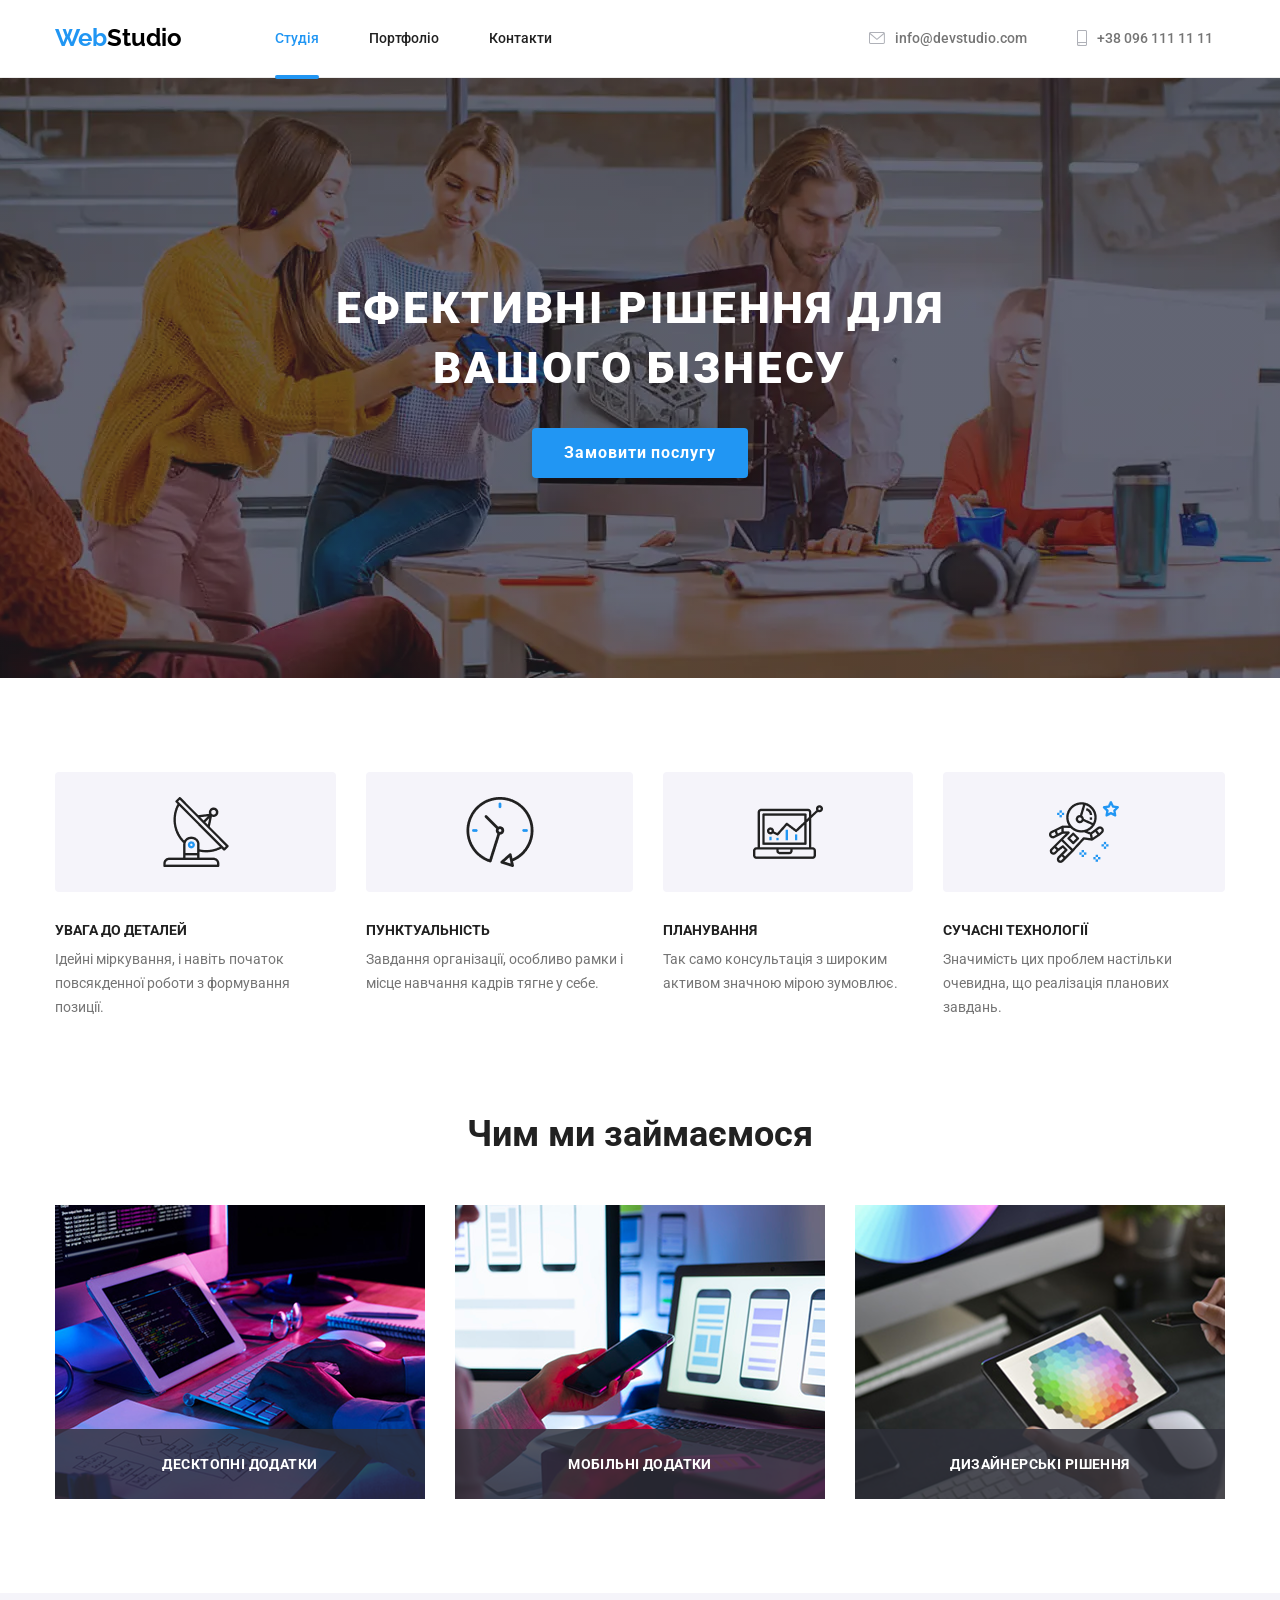
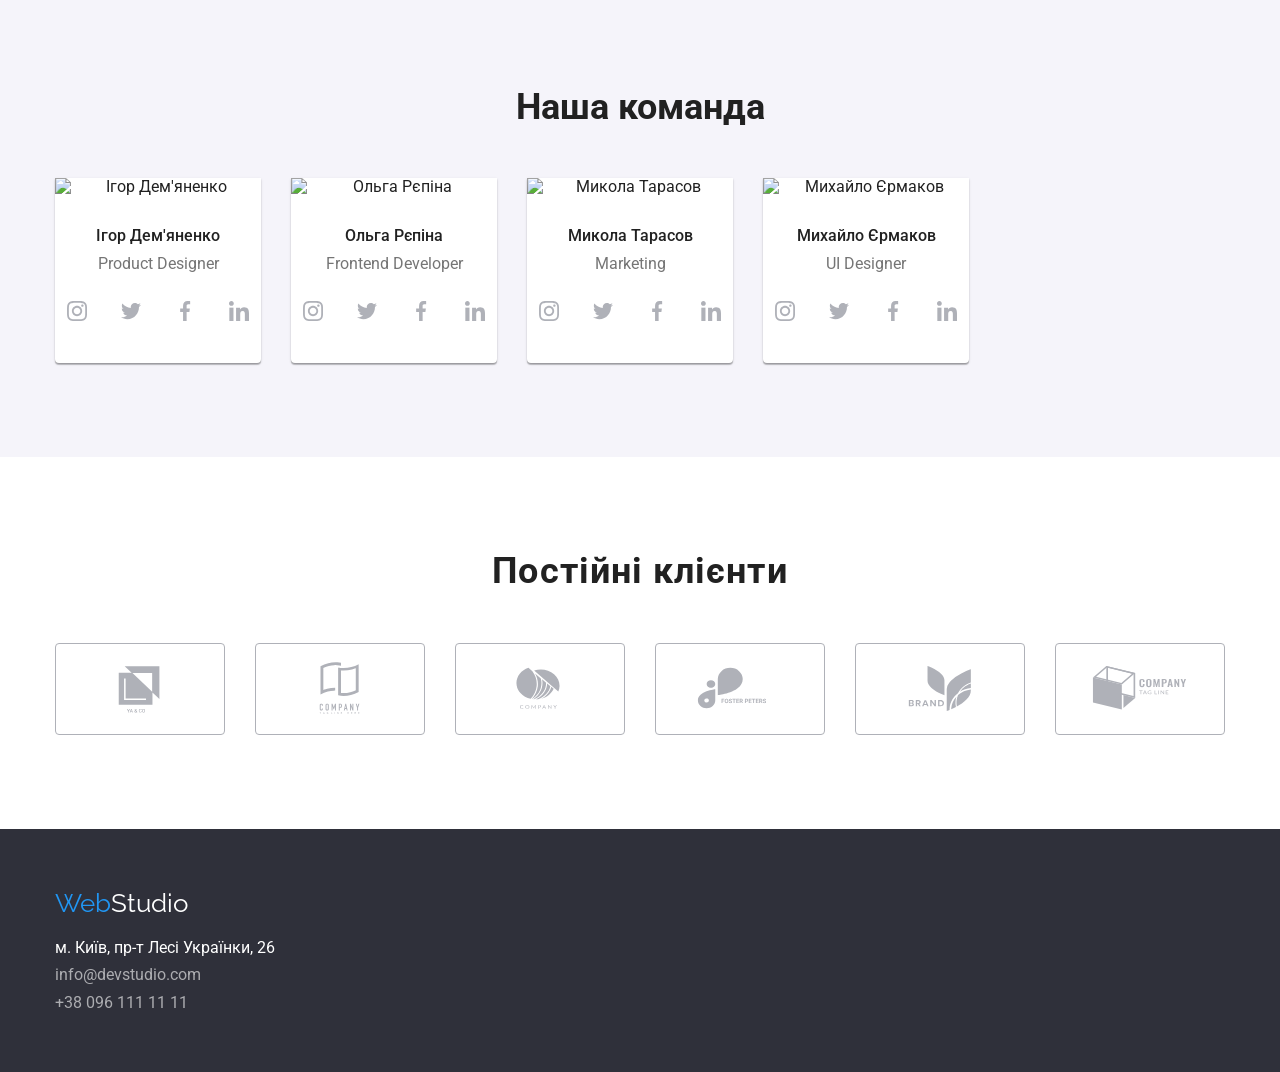
==== index.html @ 1c26f9a7 "75" ====
<!DOCTYPE html>
<html lang="uk">

<head>
    <meta charset="UTF-8">
    <meta name="viewport" content="width=device-width, initial-scale=1.0">
    <title>WebStudio</title>
    <link rel="preconnect" href="https://fonts.googleapis.com">
    <link rel="preconnect" href="https://fonts.gstatic.com" crossorigin>
    <link
        href="https://fonts.googleapis.com/css2?family=Raleway:wght@700&family=Roboto:wght@400;500;700;900&display=swap"
        rel="stylesheet">
    <link rel="stylesheet" href="https://cdnjs.cloudflare.com/ajax/libs/modern-normalize/3.0.1/modern-normalize.min.css"
        integrity="sha512-q6WgHqiHlKyOqslT/lgBgodhd03Wp4BEqKeW6nNtlOY4quzyG3VoQKFrieaCeSnuVseNKRGpGeDU3qPmabCANg=="
        crossorigin="anonymous" referrerpolicy="no-referrer" />
    <link rel="stylesheet" href="./css/style.css">
    <link rel="stylesheet" href="./css/reset.css">
</head>

<body>

    <header class="header">
        <div class="container header-container">
            <a href="./index.html" class="header-logo"><span class="header-span">Web</span>Studio</a>
            <nav class="header-nav">
                <ul class="header-list">
                    <li><a href="./index.html" class="header-link current">Студія</a></li>
                    <li><a href="./pages/portfolio.html" class="header-link">Портфоліо</a></li>
                    <li><a href="#" class="header-link">Контакти</a></li>
                </ul>
            </nav>
            <ul class="header-contacts">
                <li>
                    <a href="mailto:info@devstudio.com" class="header-contact">
                        <svg class="header-icons">
                            <use href="./img/symbol-defs.svg#envelope"></use>
                        </svg>
                        info@devstudio.com
                    </a>
                </li>
                <li>
                    <a href="tel:+380961111111" class="header-contact">
                        <svg class="header-icons">
                            <use href="./img/symbol-defs.svg#smartphone"></use>
                        </svg>
                        +38 096 111 11 11
                    </a>
                </li>
            </ul>
            <button class="open-modal" type="button" data-modal-open>
                <img src="./img/menu.png" alt="menu" class="menu-img">
            </button>

        </div>
    </header>

    <main>
        <section class="hero">
            <div class="container">
                <h1 class="hero-title">Ефективні рішення для вашого бізнесу</h1>
                <button class="hero-button" type="button">Замовити послугу</button>
            </div>
        </section>

        <section class="advantages">
            <div class="container advantages-container">
                <h2 class="advantages-title" hidden>Наші переваги</h2>
                <ul class="advantages-list">
                    <li class="advantages-item">
                        <div class="advantages-icon">
                            <img src="./img/antenna.png" alt="antenna" class="advantages-img">
                        </div>
                        <div class="advatages-item-content">
                            <h3 class="advantages-subtitle">УВАГА ДО ДЕТАЛЕЙ</h3>
                            <p class="advantages-text">Ідейні міркування, і навіть початок повсякденної роботи з
                                формування
                                позиції.</p>
                        </div>
                    </li>
                    <li class="advantages-item">
                        <div class="advantages-icon">
                            <img src="./img/clock.png" alt="clock" class="advantages-img">
                        </div>
                        <div class="advatages-item-content">
                            <h3 class="advantages-subtitle">ПУНКТУАЛЬНІСТЬ</h3>
                            <p class="advantages-text">Завдання організації, особливо рамки і місце навчання кадрів
                                тягне у
                                себе.</p>
                        </div>
                    </li>
                    <li class="advantages-item">
                        <div class="advantages-icon">
                            <img src="./img/diagram.png" alt="diagram" class="advantages-img">
                        </div>
                        <div class="advatages-item-content">
                            <h3 class="advantages-subtitle">ПЛАНУВАННЯ</h3>
                            <p class="advantages-text">Так само консультація з широким активом значною мірою зумовлює.
                            </p>
                        </div>
                    </li>
                    <li class="advantages-item">
                        <div class="advantages-icon">
                            <img src="./img/astronaut.png" alt="astronaut" class="advantages-img">
                        </div>
                        <div class="advatages-item-content">
                            <h3 class="advantages-subtitle">СУЧАСНІ ТЕХНОЛОГІЇ</h3>
                            <p class="advantages-text">Значимість цих проблем настільки очевидна, що реалізація планових
                                завдань.</p>
                        </div>
                    </li>
                </ul>
            </div>
        </section>

        <section class="work">
            <div class="container">
                <h2 class="section-title">Чим ми займаємося</h2>
                <ul class="work-list">
                    <li class="work-item">

                        <img src="./img/imgwork.png" alt="розробка сайтів" width="370">
                        <div class="work-overlay">Десктопні додатки</div>
                    </li>
                    <li class="work-item">

                        <img src="./img/imgphone.png" alt="мобільні додатки" width="370">
                        <div class="work-overlay">Мобільні додатки</div>
                    </li>
                    <li class="work-item">

                        <img src="./img/imgcolor.png" alt="дизайн інтерфейсів" width="370">
                        <div class="work-overlay">Дизайнерські рішення</div>
                    </li>
                </ul>
            </div>
        </section>

        <section class="team">
            <div class="container">
                <h2 class="section-title">Наша команда</h2>
                <ul class="team-list">
                    <li class="team-item">
                        <img src="./img/imgman.jpg" alt="Ігор Дем'яненко" width="270">
                        <h3 class="team-name">Ігор Дем'яненко</h3>
                        <p class="team-role">Product Designer</p>
                        <ul class="contacts-team-list">
                            <li class="contacts-team-item">
                                <a href="#" class="team-contacts">
                                    <svg class="team-icons">
                                        <use href="./img/symbol-defs.svg#instagram"></use>
                                    </svg>
                                </a>
                            </li>
                            <li class="contacts-team-item">
                                <a href="#" class="team-contacts">
                                    <svg class="team-icons">
                                        <use href="./img/symbol-defs.svg#twitter"></use>
                                    </svg>
                                </a>
                            </li><li class="contacts-team-item">
                                <a href="#" class="team-contacts">
                                    <svg class="team-icons">
                                        <use href="./img/symbol-defs.svg#facebook"></use>
                                    </svg>
                                </a>
                            </li><li class="contacts-team-item">
                                <a href="#" class="team-contacts">
                                    <svg class="team-icons">
                                        <use href="./img/symbol-defs.svg#linkedin"></use>
                                    </svg>
                                </a>
                            </li>
                        </ul>
                    </li>
                    <li class="team-item">
                        <img src="./img/woman.jpg" alt="Ольга Рєпіна" width="270">
                        <h3 class="team-name">Ольга Рєпіна</h3>
                        <p class="team-role">Frontend Developer</p>
                        <ul class="contacts-team-list">
                            <li class="contacts-team-item">
                                <a href="#" class="team-contacts">
                                    <svg class="team-icons">
                                        <use href="./img/symbol-defs.svg#instagram"></use>
                                    </svg>
                                </a>
                            </li>
                            <li class="contacts-team-item">
                                <a href="#" class="team-contacts">
                                    <svg class="team-icons">
                                        <use href="./img/symbol-defs.svg#twitter"></use>
                                    </svg>
                                </a>
                            </li>
                            <li class="contacts-team-item">
                                <a href="#" class="team-contacts">
                                    <svg class="team-icons">
                                        <use href="./img/symbol-defs.svg#facebook"></use>
                                    </svg>
                                </a>
                            </li>
                            <li class="contacts-team-item">
                                <a href="#" class="team-contacts">
                                    <svg class="team-icons">
                                        <use href="./img/symbol-defs.svg#linkedin"></use>
                                    </svg>
                                </a>
                            </li>
                        </ul>
                    </li>
                    <li class="team-item">
                        <img src="./img/mantwo.jpg" alt="Микола Тарасов" width="270">
                        <h3 class="team-name">Микола Тарасов</h3>
                        <p class="team-role">Marketing</p>
                        <ul class="contacts-team-list">
                            <li class="contacts-team-item">
                                <a href="#" class="team-contacts">
                                    <svg class="team-icons">
                                        <use href="./img/symbol-defs.svg#instagram"></use>
                                    </svg>
                                </a>
                            </li>
                            <li class="contacts-team-item">
                                <a href="#" class="team-contacts">
                                    <svg class="team-icons">
                                        <use href="./img/symbol-defs.svg#twitter"></use>
                                    </svg>
                                </a>
                            </li>
                            <li class="contacts-team-item">
                                <a href="#" class="team-contacts">
                                    <svg class="team-icons">
                                        <use href="./img/symbol-defs.svg#facebook"></use>
                                    </svg>
                                </a>
                            </li>
                            <li class="contacts-team-item">
                                <a href="#" class="team-contacts">
                                    <svg class="team-icons">
                                        <use href="./img/symbol-defs.svg#linkedin"></use>
                                    </svg>
                                </a>
                            </li>
                        </ul>
                    </li>
                    <li class="team-item">
                        <img src="./img/manthree.jpg" alt="Михайло Єрмаков" width="270">
                        <h3 class="team-name">Михайло Єрмаков</h3>
                        <p class="team-role">UI Designer</p>
                        <ul class="contacts-team-list">
                            <li class="contacts-team-item">
                                <a href="#" class="team-contacts">
                                    <svg class="team-icons">
                                        <use href="./img/symbol-defs.svg#instagram"></use>
                                    </svg>
                                </a>
                            </li>
                            <li class="contacts-team-item">
                                <a href="#" class="team-contacts">
                                    <svg class="team-icons">
                                        <use href="./img/symbol-defs.svg#twitter"></use>
                                    </svg>
                                </a>
                            </li>
                            <li class="contacts-team-item">
                                <a href="#" class="team-contacts">
                                    <svg class="team-icons">
                                        <use href="./img/symbol-defs.svg#facebook"></use>
                                    </svg>
                                </a>
                            </li>
                            <li class="contacts-team-item">
                                <a href="#" class="team-contacts">
                                    <svg class="team-icons">
                                        <use href="./img/symbol-defs.svg#linkedin"></use>
                                    </svg>
                                </a>
                            </li>
                        </ul>
                    </li>
                </ul>
            </div>
        </section>
        <section class="clients">
            <div class="container">
                <h2 class="clients-title">Постійні клієнти</h2>
                <ul class="clients-list">
                    <li class="client-item">
                        <a href="" class="client-link">
                            <svg class="client-icon">
                                <use href="./img/symbol-defs.svg#logo-one"></use>
                            </svg>
                        </a>
                    </li>
                    <li class="client-item">
                        <a href="" class="client-link">
                            <svg class="client-icon">
                                <use href="./img/symbol-defs.svg#logo-two"></use>
                            </svg>
                        </a>
                    </li>
                    <li class="client-item">
                        <a href="" class="client-link">
                            <svg class="client-icon">
                                <use href="./img/symbol-defs.svg#logo-three"></use>
                            </svg>
                        </a>
                    </li>
                    <li class="client-item">
                        <a href="" class="client-link">
                            <svg class="client-icon">
                                <use href="./img/symbol-defs.svg#logo-four"></use>
                            </svg>
                        </a>
                    </li>
                    <li class="client-item">
                        <a href="" class="client-link">
                            <svg class="client-icon">
                                <use href="./img/symbol-defs.svg#logo-five"></use>
                            </svg>
                        </a>
                    </li>
                    <li class="client-item">
                        <a href="" class="client-link">
                            <svg class="client-icon">
                                <use href="./img/symbol-defs.svg#logo-six"></use>
                            </svg>
                        </a>
                    </li>
                </ul>
            </div>
        </section>
    </main>

    <footer class="footer">
        <div class="container footer-container">
            <div class="contacts-wrap">
                <a href="./index.html" class="footer-logo"><span class="footer-span">Web</span>Studio</a>
                <address class="footer-address-block">
                    <ul class="footer-list">
                        <li><a href="#" class="footer-address">м. Київ, пр-т Лесі Українки, 26</a></li>
                        <li><a href="mailto:info@devstudio.com" class="footer-link">info@devstudio.com</a></li>
                        <li><a href="tel:+380961111111" class="footer-link">+38 096 111 11 11</a></li>
                    </ul>
                </address>
            </div>
        </div>
    </footer>
    <div class="backdrop is-hidden" data-modal>
        <div class="modal">
            <button class="close" type="button" data-modal-close>X</button>

            <ul class="mobile-menu">
                <li><a href="./index.html" class="mobile-menu-link current">Студія</a></li>
                <li><a href="./pages/portfolio.html" class="mobile-menu-link">Портфоліо</a></li>
                <li><a href="#" class="mobile-menu-link last">Контакти</a></li>
            </ul>

            <div class="mobile-contacts">
                <a href="tel:+380961111111" class="mobile-tel">+38 096 111 11 11</a>
                <a href="mailto:info@devstudio.com" class="mobile-email">info@devstudio.com</a>
            </div>

            <ul class="mobile-socials">
                <li><a href="#" class="mobile-social-link">Instagram</a></li>
                <li><a href="#" class="mobile-social-link">Twitter</a></li>
                <li><a href="#" class="mobile-social-link">Facebook</a></li>
                <li><a href="#" class="mobile-social-link">LinkedIn</a></li>
            </ul>
        </div>
    </div>
    <script src="./js/modal.js"></script>
</body>

</html>
---- css/style.css ----
:root {
  --main-color: #212121;
  --accient-color: #2196f3;
  --text-color: #757575;
  --logo-color: #000;
  --title-color: #fff;
  --footer-color: rgba(255, 255, 255, 0.6);
  --background-color: #2f303a;
  --team-background-color: #f5f4fa;
  --portfolio-border-color: #ececec;
  --overlay-color: rgba(33, 150, 243, 0.9);
  --anim-duration: 250ms;
  --icons-fill: #afb1b8;
  --border-right: rgba(33, 33, 33, 0.2);

  --anim-timing: cubic-bezier(0.4, 0, 0.2, 1);
}

body {
  font-family: "Roboto", sans-serif;
  color: var(--main-color);
}

.container {
  max-width: 1200px;
  padding: 0 15px;
  margin: 0 auto;
}

.header {
  padding: 10px 0 10px 0;
  display: flex;
  align-items: center;
  border-bottom: 1px solid var(--portfolio-border-color);
}

.header-container {
  display: flex;
  align-items: center;
  justify-content: space-between;
}

.header-logo {
  color: var(--logo-color);
  font-family: "Raleway", sans-serif;
  font-size: 24px;
  font-weight: 700;
  letter-spacing: 0.72;
}

.header-span {
  color: var(--accient-color);
}

.header-list {
  display: flex;
  gap: 50px;
}

.header-nav {
  display: none;
}

.header-link {
  color: var(--main-color);
  font-size: 14px;
  font-weight: 500;
  position: relative;
  transition: color var(--anim-duration) var(--anim-timing);
}

.header-link:hover,
.header-link:focus {
  color: var(--accient-color);
}

.header-link.current {
  color: var(--accient-color);
}

.header-link.current::after {
  content: "";
  position: absolute;
  left: 0;
  bottom: -33px;
  width: 100%;
  height: 4px;
  background-color: var(--accient-color);
  border-radius: 2px;
  transform: scaleX(1);
  transition: transform var(--anim-duration) var(--anim-timing);
}

.header-contacts {
  margin-left: auto;
  display: none;
}

.header-icons {
  width: 16px;
  height: 12px;
  fill: var(--icons-fill);
}

.header-contacts li:last-child {
  .header-icons {
    width: 10px;
    height: 16px;
  }
}

.header-contact {
  color: var(--text-color);
  display: flex;
  align-items: center;
  font-size: 14px;
  gap: 10px;
  font-weight: 500;
  transition: color var(--anim-duration) var(--anim-timing);
}

.header-contact:hover,
.header-contact:focus {
  color: var(--accient-color);
}

.menu-img {
  width: 40px;
  height: 40px;
}

.open-modal {
  background-color: transparent;
}

.hero {
  padding: 118px 0;
  background-image: linear-gradient(rgb(47, 48, 58, 0.4), rgb(47, 48, 58, 0.4)), url(../img/mobile/hero-mobile@1x.webp);
  background-size: cover;
  background-position: center;
  background-repeat: no-repeat;
}

@media (min-device-pixel-ratio: 2),
       (-webkit-min-device-pixel-ratio: 2),
       (min-resolution: 192dpi),
       (min-resolution: 2dppx) {
  .hero {
    background-image: linear-gradient(rgb(47, 48, 58, 0.4), rgb(47, 48, 58, 0.4)), url(../img/mobile/hero-mobile@2x.webp);
  }
}

.hero-title {
  color: var(--title-color);
  font-family: "Roboto", sans-serif;
  font-size: 26px;
  font-weight: 900;
  line-height: 42px;
  letter-spacing: 1.56px;
  text-transform: uppercase;
  margin: 0 auto 30px;
  max-width: 360px;
}

.hero-button {
  background-color: var(--accient-color);
  color: var(--title-color);
  font-size: 16px;
  font-weight: 700;
  line-height: 30px;
  letter-spacing: 0.96px;
  border-radius: 4px;
  padding: 10px 24px;
  box-shadow: 0 4px 4px 0 rgba(0, 0, 0, 0.15);
  transition: background-color var(--anim-duration) var(--anim-timing);
}

.advantages {
  padding: 60px 0;
  display: flex;
  flex-direction: column;
  align-items: center;
  justify-content: center;
}

.advantages-list {
  display: flex;
  flex-direction: column;
  gap: 30px;
}

.advantages-icon {
  display: flex;
  flex-direction: column;
  align-items: center;
  justify-content: center;
  padding: 25px 0;
  border-radius: 4px;
  background: var(--team-background-color);
}

.advantages-img {
  width: 70px;
  height: 70px;
}

.advantages-subtitle {
  font-size: 14px;
  color: var(--main-color);
  font-weight: 700;
  text-align: center;
  margin-bottom: 10px;
  margin-top: 30px;
  text-transform: uppercase;
}

.advantages-text {
  color: var(--text-color);
  font-size: 14px;
  line-height: 1.71;
}

.work {
  padding-bottom: 94px;
  display: none;
}

.section-title {
  font-size: 28px;
  font-weight: 700;
  text-align: center;
  margin-bottom: 30px;
}

.work-list {
  display: flex;
  gap: 30px;
}

.team {
  background-color: var(--team-background-color);
  padding: 60px 0;
}

.team-list {
  display: flex;
  flex-direction: column;
  gap: 30px;
}

.team-item {
  background-color: var(--title-color);
  border-radius: 0px 0px 4px 4px;
  text-align: center;
  box-shadow:
    0 1px 3px 0 rgba(0, 0, 0, 0.12),
    0 1px 1px 0 rgba(0, 0, 0, 0.14),
    0 2px 1px 0 rgba(0, 0, 0, 0.2);
}

.team-name {
  margin: 30px 0 10px;
  font-size: 16px;
  font-weight: 500;
}

.team-role {
  color: var(--text-color);
  margin-bottom: 16px;
}

.team-icons {
  width: 20px;
  height: 20px;
  fill: var(--icons-fill);
}

.contacts-team-list {
  display: flex;
  align-items: center;
  justify-content: center;
  gap: 304ccpx;
  margin-bottom: 30px;
}

.team-contacts {
  width: 44px;
  height: 44px;
  display: flex;
  justify-content: center;
  align-items: center;
  border-radius: 50%;
}

.team-contacts:hover {
  background: var(--accient-color);
  .team-icons {
    fill: var(--title-color);
  }
}

.clients {
  padding: 60px 0;
}

.clients-title {
  color: var(--main-color);
  text-align: center;
  font-family: Roboto;
  font-size: 28px;
  font-weight: 700;
  letter-spacing: 0.84px;
  margin-bottom: 30px;
}

.clients-list {
  display: grid;
  grid-template-columns: repeat(2, 1fr);
  gap: 30px;
}

.client-link {
  border-radius: 4px;
  border: 1px solid var(--icons-fill);
  width: 170px;
  height: 92px;
  display: flex;
  justify-content: center;
  align-items: center;
}

.client-link:hover {
  border-color: var(--accient-color);
  .client-icon {
    fill: var(--accient-color);
  }
}

.client-icon {
  width: 106px;
  height: 60px;
  fill: var(--icons-fill);
}

.portfolio {
  padding: 60px 0;
}

.filter-list {
  display: flex;
  gap: 15px 8px;
  flex-wrap: wrap;
  max-width: 326px;
  margin-bottom: 40px;
}

.filter-btn {
  background-color: var(--team-background-color);
  font-family: inherit;
  font-weight: 500;
  font-size: 16px;
  line-height: 1.62;
  padding: 6px 22px;
  border: none;
  border-radius: 4px;
  cursor: pointer;
  transition:
    background-color var(--anim-duration) var(--anim-timing),
    color var(--anim-duration) var(--anim-timing),
    box-shadow var(--anim-duration) var(--anim-timing);
}

.filter-btn.active,
.filter-btn:hover,
.filter-btn:focus {
  background-color: var(--accient-color);
  color: #fff;
  box-shadow:
    0 3px 1px 0 rgba(0, 0, 0, 0.1),
    0 1px 2px 0 rgba(0, 0, 0, 0.08),
    0 2px 2px 0 rgba(0, 0, 0, 0.12);
}

.portfolio-list {
  display: flex;
  flex-wrap: wrap;
  flex-direction: column;
  gap: 30px;
}

.portfolio-item {
  background: #ffffff;
  border: 1px solid #eeeeee;
  width: 450px;
  transition:
    transform var(--anim-duration) var(--anim-timing),
    box-shadow var(--anim-duration) var(--anim-timing);
}

.portfolio-item:hover {
  transform: translateY(-4px);
  box-shadow:
    0 1px 1px 0 rgba(0, 0, 0, 0.12),
    0 4px 4px 0 rgba(0, 0, 0, 0.06),
    1px 4px 6px 0 rgba(0, 0, 0, 0.16);
}

.portfolio-thumb {
  position: relative;
  overflow: hidden;
  height: 294px;
  display: flex;
  align-items: center;
  justify-content: center;
}

.portfolio-thumb img {
  transition: transform var(--anim-duration) var(--anim-timing);
}

.portfolio-item:hover .portfolio-thumb img {
  transform: scale(1.04);
}

.portfolio-overlay {
  position: absolute;
  top: 0;
  left: 0;
  width: 100%;
  height: 100%;
  background-color: var(--overlay-color);
  color: #ffffff;
  font-size: 18px;
  line-height: 28px;
  padding: 77px 24px;
  letter-spacing: 0.54px;
  margin: 0;
  opacity: 0;
  transform: translateY(100%);
}

@keyframes slideUpOverlay {
  0% {
    transform: translateY(100%);
    opacity: 0;
  }
  70% {
    transform: translateY(-5%);
    opacity: 1;
  }
  100% {
    transform: translateY(0);
    opacity: 1;
  }
}

.portfolio-item:hover .portfolio-overlay {
  animation: slideUpOverlay var(--anim-duration) var(--anim-timing) forwards;
}

.portfolio-wrapper {
  padding: 20px 24px;
}

.portfolio-name {
  font-size: 18px;
  font-weight: 700;
  line-height: 2;
  margin-bottom: 4px;
}

.portfolio-type {
  color: var(--text-color);
  font-size: 16px;
  font-weight: 400;
  line-height: 1.88;
  letter-spacing: 0.48px;
}

.footer {
  background-color: var(--background-color);
  padding: 60px 0;
}

.footer-container {
  display: flex;
  flex-direction: column;
  align-items: center;
  text-align: center;
}

.footer-logo {
  color: var(--title-color);
  font-family: "Raleway", sans-serif;
  font-size: 26px;
  display: inline-block;
  margin-bottom: 20px;
}

.footer-list {
  display: flex;
  flex-direction: column;
  gap: 9px;
}

.footer-address {
  color: var(--title-color);
  transition: color var(--anim-duration) var(--anim-timing);
}

.footer-address:hover,
.footer-address:focus {
  color: var(--accient-color);
}

.footer-span {
  color: var(--accient-color);
}

.footer-link {
  color: var(--footer-color);
  transition: color var(--anim-duration) var(--anim-timing);
}

.footer-link:hover,
.footer-link:focus {
  color: var(--accient-color);
}

.backdrop {
  position: fixed;
  top: 0;
  left: 0;
  width: 100%;
  height: 100%;
  opacity: 1;
  visibility: visible;
  transition:
    opacity var(--anim-duration) var(--anim-timing),
    visibility var(--anim-duration) var(--anim-timing);
  z-index: 100;
}

.backdrop.is-hidden {
  opacity: 0;
  pointer-events: none;
  visibility: hidden;
}

.modal {
  position: absolute;
  top: 0;
  left: 0;
  width: 100%;
  height: 100%;
  background-color: var(--title-color);
  padding: 48px 40px;
  display: flex;
  flex-direction: column;
}

.close {
  position: absolute;
  top: 10px;
  right: 15px;
  background: transparent;
  font-size: 19px;
}

.mobile-menu-link {
  font-weight: 500;
  font-size: 40px;
  color: var(--main-color);
  display: block;
  margin-bottom: 32px;
}

.last {
  margin-bottom: 302px;
}

.mobile-menu-link.current {
  color: var(--accient-color);
  margin-bottom: 35px;
}

.mobile-tel {
  display: block;
  font-weight: 500;
  font-size: 34px;
  color: var(--accient-color);
  letter-spacing: 0.68px;
  margin-bottom: 32px;
}

.mobile-email {
  display: block;
  font-weight: 500;
  font-size: 24px;
  color: var(--text-color);
  margin-bottom: 64px;
  letter-spacing: 0.48px;
}

.mobile-socials {
  display: flex;
  flex-wrap: wrap;
  gap: 10px;
}

.mobile-social-link {
  font-weight: 500;
  font-size: 18px;
  line-height: 22px;
  letter-spacing: 0.36px;
  color: var(--accient-color);
  padding-right: 10px;
  border-right: 1px solid var(--border-right);
}

.mobile-socials li:last-child .mobile-social-link {
  border-right: none;
}

@media (min-width: 480px) {
  .container {
    width: 480px;
  }
}

@media (min-width: 768px) {
  .container {
    width: 768px;
  }
  /* ---header--- */
  .header {
    padding: 21px 0 21px 0;
  }
  .header-logo {
    margin-right: 87px;
  }
  .header-nav {
    display: block;
  }
  .header-contacts {
    display: block;
    display: flex;
    flex-direction: column;
    gap: 10px;
  }
  .header-link {
    font-size: 14px;
  }
  .header-contact {
    font-size: 12px;
  }
  .menu-img {
    display: none;
  }
  .header-container {
    display: flex;
    align-items: center;
  }
  .hero {
    background-image: linear-gradient(rgb(47, 48, 58, 0.4), rgb(47, 48, 58, 0.4)), url(../img/tablet/hero-tablet@1x.webp);
  }
  @media (min-device-pixel-ratio: 2),
       (-webkit-min-device-pixel-ratio: 2),
       (min-resolution: 192dpi),
       (min-resolution: 2dppx) {
  .hero {
    background-image: linear-gradient(rgb(47, 48, 58, 0.4), rgb(47, 48, 58, 0.4)), url(../img/tablet/hero-tablet@2x.webp);
  }
}
  /* ---advantages--- */
  .advantages-list {
    display: grid;
    grid-template-columns: repeat(2, 1fr);
    gap: 30px;
  }
  .advantages-subtitle {
    text-align: start;
  }
  /* ---team--- */
  .team-list {
    display: grid;
    grid-template-columns: repeat(2, 1fr);
  }
  /* ---clients--- */
  .clients-list {
    display: grid;
    grid-template-columns: repeat(3, 2fr);
    gap: 30px;
  }
  /* ---portfolio--- */
  .portfolio {
    padding: 60px 0;
  }
  .filter-list {
    display: flex;
    flex-direction: row;
    max-width: 575px;
    gap: 8px;
    margin: 0 auto 30px;
  }
  .portfolio-list {
    display: grid;
    grid-template-columns: repeat(2, 3fr);
    gap: 30px;
  }
  .portfolio-item {
    max-width: 354px;
  }
  .portfolio-overlay {
    padding: 49px 24px 77px;
  }
  .portfolio-name {
    color: var(--main-color);
    font-family: Roboto;
    font-size: 18px;
    font-weight: 700;
    line-height: 36px;
    letter-spacing: 1.08px;
  }
  .portfolio-wrapper {
    padding: 20px 24px;
  }
  .portfolio-thumb img {
    width: 100%;
    height: 100%;
  }

  .backdrop {
    display: none;
  }
}

@media (min-width: 1200px) {
  .container {
    width: 1200px;
  }
  /* ---header--- */
  .header {
    padding: 24px 0 25px 0;
  }
  .header-logo {
    font-size: 26;
    letter-spacing: 0.78;
    margin-right: 93px;
  }
  .header-nav {
    display: block;
  }
  .header-contacts {
    display: block;
    display: flex;
    flex-direction: row;
    gap: 50px;
  }
  .header-contact {
    font-size: 14px;
  }
  .menu-img {
    display: none;
  }
  .header-container {
    display: flex;
    align-items: center;
  }
  /* ---hero--- */
  .hero {
    text-align: center;
    padding: 200px 0;
    background-image: linear-gradient(rgb(47, 48, 58, 0.4), rgb(47, 48, 58, 0.4)), url(../img/desktop/hero-desktop@1x.webp);
    
  }
  @media (min-device-pixel-ratio: 2),
       (-webkit-min-device-pixel-ratio: 2),
       (min-resolution: 192dpi),
       (min-resolution: 2dppx) {
  .hero {
    background-image: linear-gradient(rgb(47, 48, 58, 0.4), rgb(47, 48, 58, 0.4)), url(../img/desktop/hero-desktop@2x.webp);
  }
}
  .hero-title {
    font-size: 44px;
    line-height: 60px;
    letter-spacing: 2.64px;
    width: 696px;
    max-width: 696px;
  }
  .hero-button {
    padding: 10px 32px;
  }
  /* ---advantages--- */
  .advantages {
    padding: 94px 0;
  }
  .advantages-list {
    display: flex;
    flex-direction: row;
    gap: 30px;
  }
  /* ---work--- */
  .work {
    display: block;
  }
  .work-item {
    position: relative;
  }
  .work-overlay {
    position: absolute;
    bottom: 0px;
    background: rgba(47, 48, 58, 0.8);
    padding: 27px 0px;
    width: 370px;
    height: 70px;
    text-align: center;
    color: var(--title-color);
    font-family: Roboto;
    font-size: 14px;
    font-weight: 700;
    letter-spacing: 0.42px;
    text-transform: uppercase;
  }
  /* ---team--- */
  .team {
    padding: 94px 0;
  }
  .section-title {
    font-size: 36px;
    margin-bottom: 50px;
  }
  .contacts-team-list {
    display: flex;
    align-items: center;
    justify-content: center;
    gap: 10px;
    margin-bottom: 30px;
  }
  .team-list {
    display: flex;
    flex-direction: row;
  }
  /* ---clients--- */
  .clients {
    padding: 94px 0;
  }
  .clients-title {
    margin-bottom: 50px;
    font-size: 36px;
    letter-spacing: 1.08px;
  }
  .clients-list {
    display: flex;
    justify-content: center;
    align-items: center;
  }
  .clients-item {
    padding: 16px 32px;
  }
  /* ---footer--- */
  .footer-container {
    display: flex;
    align-items: start;
    text-align: start;
  }
  /* ---portfolio--- */
  .portfolio {
    padding: 94px 0;
  }

  .filter-list {
    display: flex;
    flex-direction: row;
    max-width: 575px;
    gap: 8px;
    margin: 0 auto 50px;
  }
  .portfolio-list {
    display: grid;
    grid-template-columns: repeat(3, 3fr);
    gap: 30px;
  }

  .portfolio-item {
    max-width: 370px;
  }

  .portfolio-overlay {
    padding: 63px 24px;
  }

  .portfolio-wrapper {
    padding: 20px 24px;
  }

  .backdrop {
    display: none;
  }
}
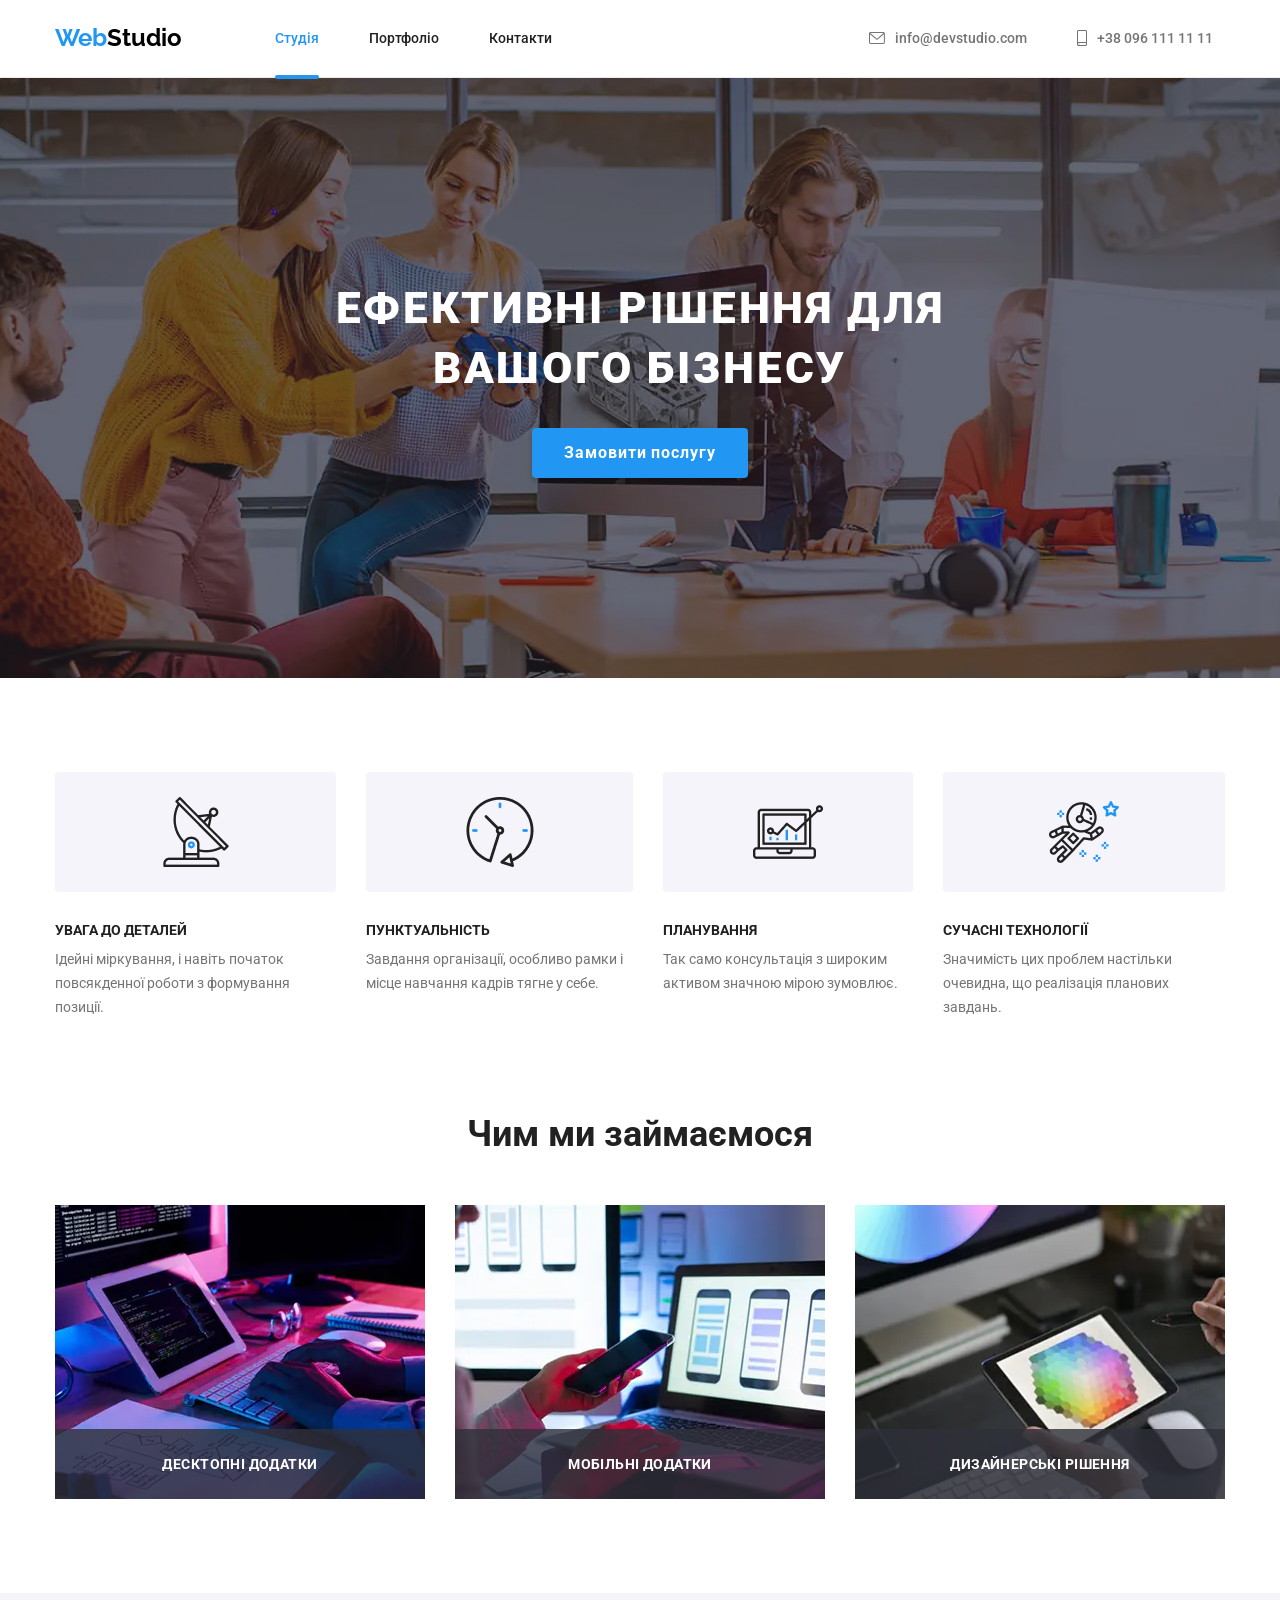
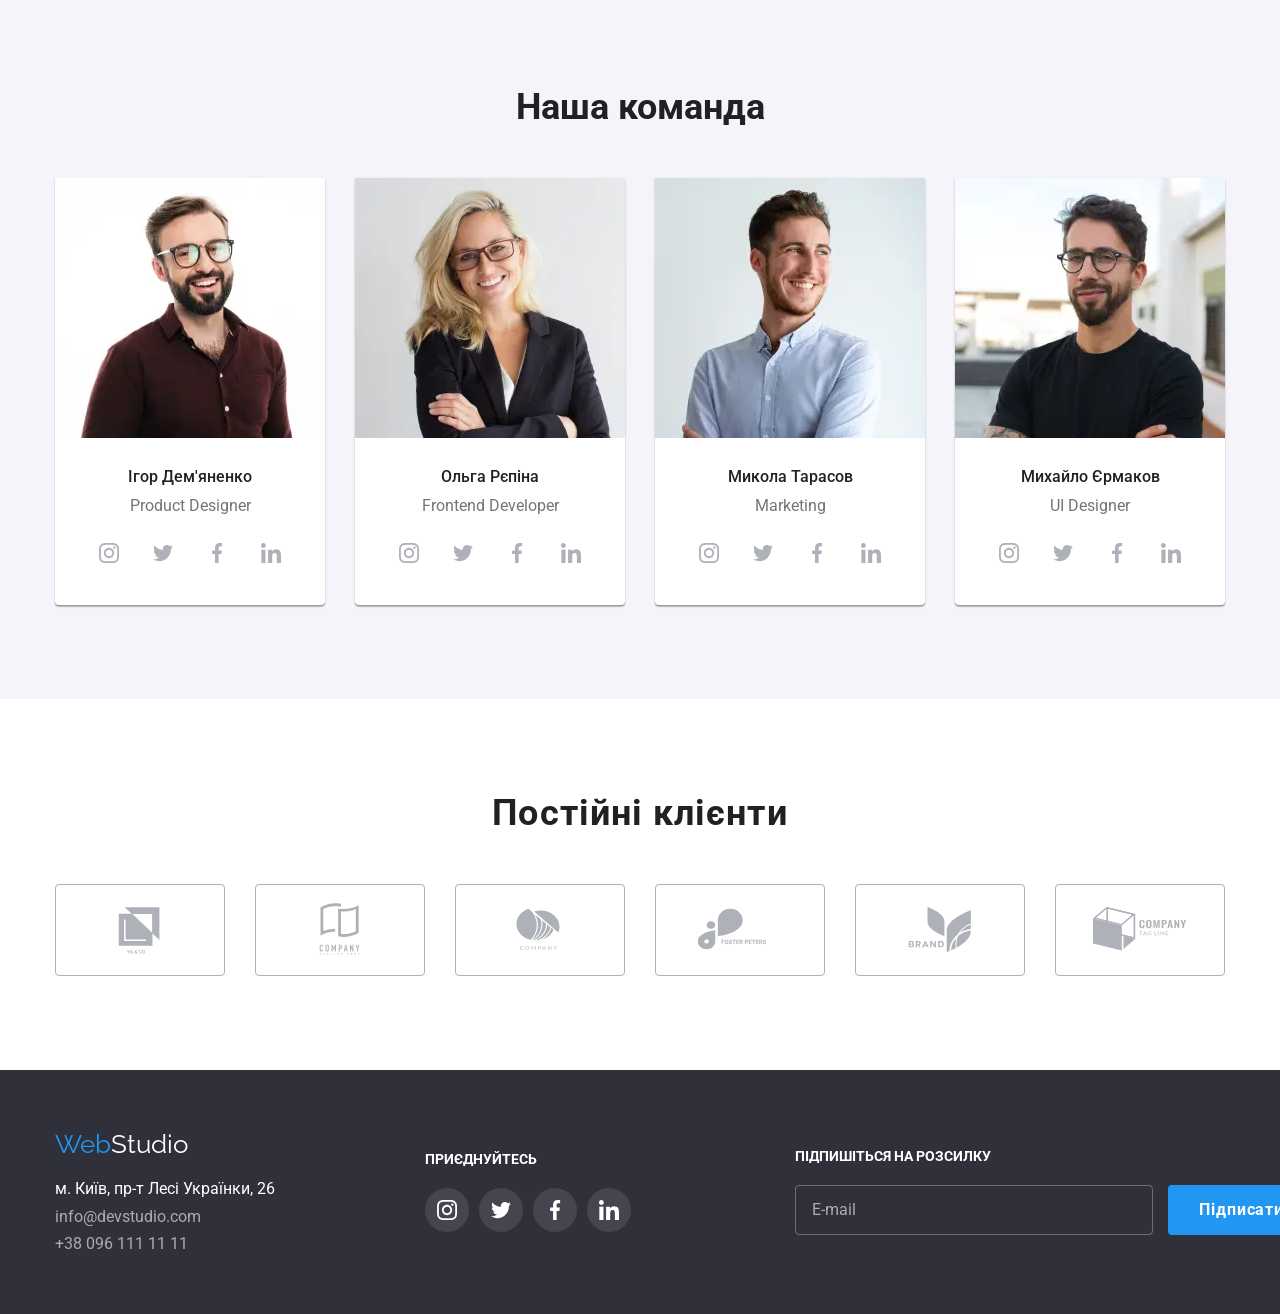
==== commit 9fe98070: "73" ====
--- a/index.html
+++ b/index.html
@@ -32,7 +32,7 @@
             <ul class="header-contacts">
                 <li>
                     <a href="mailto:info@devstudio.com" class="header-contact">
-                        <svg class="header-icons">
+                        <svg class="header-icons" aria-label="Envelope">
                             <use href="./img/symbol-defs.svg#envelope"></use>
                         </svg>
                         info@devstudio.com
@@ -40,7 +40,7 @@
                 </li>
                 <li>
                     <a href="tel:+380961111111" class="header-contact">
-                        <svg class="header-icons">
+                        <svg class="header-icons" aria-label="Smartphone">
                             <use href="./img/symbol-defs.svg#smartphone"></use>
                         </svg>
                         +38 096 111 11 11
@@ -48,7 +48,9 @@
                 </li>
             </ul>
             <button class="open-modal" type="button" data-modal-open>
-                <img src="./img/menu.png" alt="menu" class="menu-img">
+                <svg class="burger-icon" aria-label="Menu">
+                    <use href="./img/symbol-defs.svg#menu-burger"></use>
+                </svg>
             </button>
 
         </div>
@@ -117,18 +119,27 @@
                 <h2 class="section-title">Чим ми займаємося</h2>
                 <ul class="work-list">
                     <li class="work-item">
-
-                        <img src="./img/imgwork.png" alt="розробка сайтів" width="370">
+                        <picture>
+                            <source srcset="./img/desktop/coding-desktop@1x.webp 1x, ./img/desktop/coding-desktop@2x.webp 2x "
+                                media="(min-width:1200px)">
+                            <img src="./img/coding.webp" alt="дизайн інтерфейсів" width="370">
+                        </picture>
                         <div class="work-overlay">Десктопні додатки</div>
                     </li>
                     <li class="work-item">
-
-                        <img src="./img/imgphone.png" alt="мобільні додатки" width="370">
+                        <picture>
+                            <source srcset="./img/desktop/phone-desktop@1x.webp 1x, ./img/desktop/phone-desktop@2x.webp 2x "
+                                media="(min-width:1200px)">
+                            <img src="./img/phone.webp" alt="дизайн інтерфейсів" width="370">
+                        </picture>
                         <div class="work-overlay">Мобільні додатки</div>
                     </li>
                     <li class="work-item">
-
-                        <img src="./img/imgcolor.png" alt="дизайн інтерфейсів" width="370">
+                        <picture>
+                            <source srcset="./img/desktop/colors-desktop@1x.webp 1x, ./img/desktop/colors-desktop@2x.webp 2x "
+                                media="(min-width:1200px)">
+                            <img src="./img/colors.webp" alt="дизайн інтерфейсів" width="370">
+                        </picture>
                         <div class="work-overlay">Дизайнерські рішення</div>
                     </li>
                 </ul>
@@ -140,32 +151,42 @@
                 <h2 class="section-title">Наша команда</h2>
                 <ul class="team-list">
                     <li class="team-item">
-                        <img src="./img/imgman.jpg" alt="Ігор Дем'яненко" width="270">
+                        <picture>
+                            <source srcset="./img/desktop/igor-desktop@1x.webp 1x, ./img/desktop/igor-desktop@2x.webp 2x "
+                                media="(min-width:1200px)">
+                            <source srcset="./img/tablet/igor-tablet@1x.webp 1x, ./img/tablet/igor-tablet@2x.webp 2x "
+                                media="(min-width:768px)">
+                            <source srcset="./img/mobile/igor-mobile@1x.webp 1x, ./img/mobile/igor-mobile@2x.webp 2x "
+                                media="(max-width:767px)">
+                            <img src="./img/igor.webp" alt="Ігор Дем'яненко" width="270">
+                        </picture>
                         <h3 class="team-name">Ігор Дем'яненко</h3>
                         <p class="team-role">Product Designer</p>
                         <ul class="contacts-team-list">
                             <li class="contacts-team-item">
                                 <a href="#" class="team-contacts">
-                                    <svg class="team-icons">
+                                    <svg class="team-icons" aria-label="Instagram">
                                         <use href="./img/symbol-defs.svg#instagram"></use>
                                     </svg>
                                 </a>
                             </li>
                             <li class="contacts-team-item">
                                 <a href="#" class="team-contacts">
-                                    <svg class="team-icons">
+                                    <svg class="team-icons" aria-label="Twitter">
                                         <use href="./img/symbol-defs.svg#twitter"></use>
                                     </svg>
                                 </a>
-                            </li><li class="contacts-team-item">
-                                <a href="#" class="team-contacts">
-                                    <svg class="team-icons">
+                            </li>
+                            <li class="contacts-team-item">
+                                <a href="#" class="team-contacts">
+                                    <svg class="team-icons" aria-label="Facebook">
                                         <use href="./img/symbol-defs.svg#facebook"></use>
                                     </svg>
                                 </a>
-                            </li><li class="contacts-team-item">
-                                <a href="#" class="team-contacts">
-                                    <svg class="team-icons">
+                            </li>
+                            <li class="contacts-team-item">
+                                <a href="#" class="team-contacts">
+                                    <svg class="team-icons" aria-label="LinkedIn">
                                         <use href="./img/symbol-defs.svg#linkedin"></use>
                                     </svg>
                                 </a>
@@ -173,34 +194,42 @@
                         </ul>
                     </li>
                     <li class="team-item">
-                        <img src="./img/woman.jpg" alt="Ольга Рєпіна" width="270">
+                        <picture>
+                            <source srcset="./img/desktop/olga-desktop@1x.webp 1x, ./img/desktop/olga-desktop@2x.webp 2x "
+                                media="(min-width:1200px)">
+                            <source srcset="./img/tablet/olga-tablet@1x.webp 1x, ./img/tablet/olga-tablet@2x.webp 2x "
+                                media="(min-width:768px)">
+                            <source srcset="./img/mobile/olga-mobile@1x.webp 1x, ./img/mobile/olga-mobile@2x.webp 2x "
+                                media="(max-width:767px)">
+                            <img src="./img/olga.webp" alt="Ольга Рєпіна" width="270">
+                        </picture>
                         <h3 class="team-name">Ольга Рєпіна</h3>
                         <p class="team-role">Frontend Developer</p>
                         <ul class="contacts-team-list">
                             <li class="contacts-team-item">
                                 <a href="#" class="team-contacts">
-                                    <svg class="team-icons">
+                                    <svg class="team-icons" aria-label="Instagram">
                                         <use href="./img/symbol-defs.svg#instagram"></use>
                                     </svg>
                                 </a>
                             </li>
                             <li class="contacts-team-item">
                                 <a href="#" class="team-contacts">
-                                    <svg class="team-icons">
+                                    <svg class="team-icons" aria-label="Twitter">
                                         <use href="./img/symbol-defs.svg#twitter"></use>
                                     </svg>
                                 </a>
                             </li>
                             <li class="contacts-team-item">
                                 <a href="#" class="team-contacts">
-                                    <svg class="team-icons">
+                                    <svg class="team-icons" aria-label="Facebook">
                                         <use href="./img/symbol-defs.svg#facebook"></use>
                                     </svg>
                                 </a>
                             </li>
                             <li class="contacts-team-item">
                                 <a href="#" class="team-contacts">
-                                    <svg class="team-icons">
+                                    <svg class="team-icons" aria-label="LinkedIn">
                                         <use href="./img/symbol-defs.svg#linkedin"></use>
                                     </svg>
                                 </a>
@@ -208,34 +237,42 @@
                         </ul>
                     </li>
                     <li class="team-item">
-                        <img src="./img/mantwo.jpg" alt="Микола Тарасов" width="270">
+                        <picture>
+                            <source srcset="./img/desktop/mykola-desktop@1x.webp 1x, ./img/desktop/mykola-desktop@2x.webp 2x 
+                                                    " media="(min-width:1200px)">
+                            <source srcset="./img/tablet/mykola-tablet@1x.webp 1x, ./img/tablet/mykola-tablet@2x.webp 2x 
+                                                    " media="(min-width:768px)">
+                            <source srcset="./img/mobile/mykola-mobile@1x.webp 1x, ./img/mobile/mykola-mobile@2x.webp 2x 
+                                                    " media="(max-width:767px)">
+                            <img src="./img/mykola.webp" alt="Микола Тарасов" width="270">
+                        </picture>
                         <h3 class="team-name">Микола Тарасов</h3>
                         <p class="team-role">Marketing</p>
                         <ul class="contacts-team-list">
                             <li class="contacts-team-item">
                                 <a href="#" class="team-contacts">
-                                    <svg class="team-icons">
+                                    <svg class="team-icons" aria-label="Instagram">
                                         <use href="./img/symbol-defs.svg#instagram"></use>
                                     </svg>
                                 </a>
                             </li>
                             <li class="contacts-team-item">
                                 <a href="#" class="team-contacts">
-                                    <svg class="team-icons">
+                                    <svg class="team-icons" aria-label="Twitter">
                                         <use href="./img/symbol-defs.svg#twitter"></use>
                                     </svg>
                                 </a>
                             </li>
                             <li class="contacts-team-item">
                                 <a href="#" class="team-contacts">
-                                    <svg class="team-icons">
+                                    <svg class="team-icons" aria-label="Facebook">
                                         <use href="./img/symbol-defs.svg#facebook"></use>
                                     </svg>
                                 </a>
                             </li>
                             <li class="contacts-team-item">
                                 <a href="#" class="team-contacts">
-                                    <svg class="team-icons">
+                                    <svg class="team-icons" aria-label="LinkedIn">
                                         <use href="./img/symbol-defs.svg#linkedin"></use>
                                     </svg>
                                 </a>
@@ -243,34 +280,42 @@
                         </ul>
                     </li>
                     <li class="team-item">
-                        <img src="./img/manthree.jpg" alt="Михайло Єрмаков" width="270">
+                        <picture>
+                            <source srcset="./img/desktop/misha-desktop@1x.webp 1x, ./img/desktop/misha-desktop@2x.webp 2x 
+                                                                            " media="(min-width:1200px)">
+                            <source srcset="./img/tablet/misha-tablet@1x.webp 1x, ./img/tablet/misha-tablet@2x.webp 2x 
+                                                                            " media="(min-width:768px)">
+                            <source srcset="./img/mobile/misha-mobile@1x.webp 1x, ./img/mobile/misha-mobile@2x.webp 2x 
+                                                                            " media="(max-width:767px)">
+                            <img src="./img/misha.webp" alt="Михайло Єрмаков" width="270">
+                        </picture>
                         <h3 class="team-name">Михайло Єрмаков</h3>
                         <p class="team-role">UI Designer</p>
                         <ul class="contacts-team-list">
                             <li class="contacts-team-item">
                                 <a href="#" class="team-contacts">
-                                    <svg class="team-icons">
+                                    <svg class="team-icons" aria-label="Instagram">
                                         <use href="./img/symbol-defs.svg#instagram"></use>
                                     </svg>
                                 </a>
                             </li>
                             <li class="contacts-team-item">
                                 <a href="#" class="team-contacts">
-                                    <svg class="team-icons">
+                                    <svg class="team-icons" aria-label="Twitter">
                                         <use href="./img/symbol-defs.svg#twitter"></use>
                                     </svg>
                                 </a>
                             </li>
                             <li class="contacts-team-item">
                                 <a href="#" class="team-contacts">
-                                    <svg class="team-icons">
+                                    <svg class="team-icons" aria-label="Facebook">
                                         <use href="./img/symbol-defs.svg#facebook"></use>
                                     </svg>
                                 </a>
                             </li>
                             <li class="contacts-team-item">
                                 <a href="#" class="team-contacts">
-                                    <svg class="team-icons">
+                                    <svg class="team-icons" aria-label="LinkedIn">
                                         <use href="./img/symbol-defs.svg#linkedin"></use>
                                     </svg>
                                 </a>
@@ -285,43 +330,43 @@
                 <h2 class="clients-title">Постійні клієнти</h2>
                 <ul class="clients-list">
                     <li class="client-item">
+                        <a href="#" class="client-link">
+                            <svg class="client-icon" aria-label="Logo-one">
+                                <use href="./img/symbol-defs.svg#logo-one"></use>
+                            </svg>
+                        </a>
+                    </li>
+                    <li class="client-item">
+                        <a href="#" class="client-link">
+                            <svg class="client-icon" aria-label="Logo-two">
+                                <use href="./img/symbol-defs.svg#logo-two"></use>
+                            </svg>
+                        </a>
+                    </li>
+                    <li class="client-item">
+                        <a href="#" class="client-link">
+                            <svg class="client-icon" aria-label="Logo-three">
+                                <use href="./img/symbol-defs.svg#logo-three"></use>
+                            </svg>
+                        </a>
+                    </li>
+                    <li class="client-item">
+                        <a href="#" class="client-link">
+                            <svg class="client-icon" aria-label="Logo-four">
+                                <use href="./img/symbol-defs.svg#logo-four"></use>
+                            </svg>
+                        </a>
+                    </li>
+                    <li class="client-item">
+                        <a href="#" class="client-link">
+                            <svg class="client-icon" aria-label="logo-five">
+                                <use href="./img/symbol-defs.svg#logo-five"></use>
+                            </svg>
+                        </a>
+                    </li>
+                    <li class="client-item">
                         <a href="" class="client-link">
-                            <svg class="client-icon">
-                                <use href="./img/symbol-defs.svg#logo-one"></use>
-                            </svg>
-                        </a>
-                    </li>
-                    <li class="client-item">
-                        <a href="" class="client-link">
-                            <svg class="client-icon">
-                                <use href="./img/symbol-defs.svg#logo-two"></use>
-                            </svg>
-                        </a>
-                    </li>
-                    <li class="client-item">
-                        <a href="" class="client-link">
-                            <svg class="client-icon">
-                                <use href="./img/symbol-defs.svg#logo-three"></use>
-                            </svg>
-                        </a>
-                    </li>
-                    <li class="client-item">
-                        <a href="" class="client-link">
-                            <svg class="client-icon">
-                                <use href="./img/symbol-defs.svg#logo-four"></use>
-                            </svg>
-                        </a>
-                    </li>
-                    <li class="client-item">
-                        <a href="" class="client-link">
-                            <svg class="client-icon">
-                                <use href="./img/symbol-defs.svg#logo-five"></use>
-                            </svg>
-                        </a>
-                    </li>
-                    <li class="client-item">
-                        <a href="" class="client-link">
-                            <svg class="client-icon">
+                            <svg class="client-icon" Logo-six>
                                 <use href="./img/symbol-defs.svg#logo-six"></use>
                             </svg>
                         </a>
@@ -343,11 +388,58 @@
                     </ul>
                 </address>
             </div>
+
+            <div class="footer-social">
+                <h2 class="footer-title">ПРИЄДНУЙТЕСЬ</h2>
+                <ul class="footer-social-list">
+                    <li>
+                        <a href="#" class="footer-social-link" aria-label="Instagram">
+                            <svg class="footer-social-icon">
+                                <use href="./img/symbol-defs.svg#instagram"></use>
+                            </svg>
+                        </a>
+                    </li>
+                    <li>
+                        <a href="#" class="footer-social-link" aria-label="Twitter">
+                            <svg class="footer-social-icon">
+                                <use href="./img/symbol-defs.svg#twitter"></use>
+                            </svg>
+                        </a>
+                    </li>
+                    <li>
+                        <a href="#" class="footer-social-link" aria-label="Facebook">
+                            <svg class="footer-social-icon">
+                                <use href="./img/symbol-defs.svg#facebook"></use>
+                            </svg>
+                        </a>
+                    </li>
+                    <li>
+                        <a href="#" class="footer-social-link" aria-label="LinkedIn">
+                            <svg class="footer-social-icon">
+                                <use href="./img/symbol-defs.svg#linkedin"></use>
+                            </svg>
+                        </a>
+                    </li>
+                </ul>
+            </div>
+
+            <div class="footer-subscribe">
+                <h2 class="footer-title">ПІДПИШІТЬСЯ НА РОЗСИЛКУ</h2>
+                <form class="footer-form">
+                    <input class="footer-input" type="email" name="email" placeholder="E-mail">
+                    <button class="footer-button" type="submit">
+                        Підписатися
+                        <svg class="footer-button-icon" aria-label="Send">
+                            <use href="./img/symbol-defs.svg#send"></use>
+                        </svg>
+                    </button>
+                </form>
+            </div>
         </div>
     </footer>
     <div class="backdrop is-hidden" data-modal>
         <div class="modal">
-            <button class="close" type="button" data-modal-close>X</button>
+            <button class="close" type="button" data-modal-close>x</button>
 
             <ul class="mobile-menu">
                 <li><a href="./index.html" class="mobile-menu-link current">Студія</a></li>
--- a/css/style.css
+++ b/css/style.css
@@ -99,7 +99,7 @@
 .header-icons {
   width: 16px;
   height: 12px;
-  fill: var(--icons-fill);
+  fill: var(--text-color);
 }
 
 .header-contacts li:last-child {
@@ -122,9 +122,12 @@
 .header-contact:hover,
 .header-contact:focus {
   color: var(--accient-color);
-}
-
-.menu-img {
+  .header-icons {
+    fill: var(--accient-color);
+  }
+}
+
+.burger-icon {
   width: 40px;
   height: 40px;
 }
@@ -139,6 +142,7 @@
   background-size: cover;
   background-position: center;
   background-repeat: no-repeat;
+  text-align: center;
 }
 
 @media (min-device-pixel-ratio: 2),
@@ -273,6 +277,7 @@
   width: 20px;
   height: 20px;
   fill: var(--icons-fill);
+  
 }
 
 .contacts-team-list {
@@ -294,6 +299,7 @@
 
 .team-contacts:hover {
   background: var(--accient-color);
+  transition: color var(--anim-duration) var(--anim-timing);
   .team-icons {
     fill: var(--title-color);
   }
@@ -331,6 +337,7 @@
 
 .client-link:hover {
   border-color: var(--accient-color);
+  transition: color var(--anim-duration) var(--anim-timing);
   .client-icon {
     fill: var(--accient-color);
   }
@@ -484,9 +491,12 @@
 
 .footer-container {
   display: flex;
-  flex-direction: column;
-  align-items: center;
-  text-align: center;
+  align-items: center;
+  gap: 70px;
+}
+
+.contacts-wrap {
+  min-width: 300px;
 }
 
 .footer-logo {
@@ -525,6 +535,112 @@
 .footer-link:hover,
 .footer-link:focus {
   color: var(--accient-color);
+}
+
+.footer-social {
+  min-width: 300px;
+}
+
+.footer-title {
+  color: var(--title-color);
+  font-size: 14px;
+  font-weight: 700;
+  line-height: 1.14;
+  margin: 0 0 20px;
+}
+
+.footer-social-list {
+  display: flex;
+  gap: 10px;
+}
+
+.footer-social-link {
+  width: 44px;
+  height: 44px;
+  border-radius: 50%;
+  display: flex;
+  align-items: center;
+  justify-content: center;
+  background-color: rgba(255, 255, 255, 0.1);
+  transition: background-color var(--anim-duration) var(--anim-timing);
+}
+
+.footer-social-link:hover,
+.footer-social-link:focus {
+  background-color: var(--accient-color);
+}
+
+.footer-social-icon {
+  width: 20px;
+  height: 20px;
+  fill: var(--title-color);
+}
+
+.footer-subscribe {
+  margin-left: auto;
+}
+
+.footer-form {
+  display: flex;
+  align-items: center;
+  gap: 15px;
+}
+
+.footer-input {
+  width: 358px;
+  height: 50px;
+  padding: 0 16px;
+  border: 1px solid rgba(255, 255, 255, 0.3);
+  border-radius: 4px;
+  background-color: transparent;
+  color: var(--title-color);
+  outline: none;
+  transition: border-color var(--anim-duration) var(--anim-timing);
+}
+
+.footer-input::placeholder {
+  color: var(--footer-color);
+}
+
+.footer-input:focus {
+  border-color: var(--accient-color);
+}
+
+.footer-button {
+  min-width: 200px;
+  height: 50px;
+  padding: 10px 28px;
+  border: none;
+  border-radius: 4px;
+  background-color: var(--accient-color);
+  color: var(--title-color);
+  font-size: 16px;
+  font-weight: 700;
+  line-height: 1.88;
+  letter-spacing: 0.96px;
+  display: flex;
+  align-items: center;
+  justify-content: center;
+  gap: 10px;
+  cursor: pointer;
+  transition:
+    background-color var(--anim-duration) var(--anim-timing),
+    box-shadow var(--anim-duration) var(--anim-timing),
+    transform var(--anim-duration) var(--anim-timing);
+}
+
+.footer-button:hover,
+.footer-button:focus {
+  box-shadow: 0 4px 8px rgba(0, 0, 0, 0.2);
+  transform: translateY(-2px);
+}
+
+.footer-button-icon {
+  width: 24px;
+  height: 24px;
+  fill: var(--title-color);
+  stroke: var(--title-color);
+  stroke-width: 1.5;
 }
 
 .backdrop {
@@ -622,6 +738,37 @@
   border-right: none;
 }
 
+@media (max-width: 767px) {
+  .footer-container {
+    flex-direction: column;
+    gap: 40px;
+    text-align: center;
+  }
+
+  .contacts-wrap,
+  .footer-social,
+  .footer-subscribe {
+    min-width: 0;
+    width: 100%;
+  }
+
+  .footer-social-list {
+    justify-content: center;
+  }
+
+  .footer-form {
+    flex-direction: column;
+  }
+
+  .footer-input {
+    width: 100%;
+  }
+
+  .footer-button {
+    width: 200px;
+  }
+}
+
 @media (min-width: 480px) {
   .container {
     width: 480px;
@@ -654,7 +801,7 @@
   .header-contact {
     font-size: 12px;
   }
-  .menu-img {
+  .burger-icon {
     display: none;
   }
   .header-container {
@@ -760,7 +907,7 @@
   .header-contact {
     font-size: 14px;
   }
-  .menu-img {
+  .burger-icon {
     display: none;
   }
   .header-container {
@@ -862,8 +1009,21 @@
   /* ---footer--- */
   .footer-container {
     display: flex;
-    align-items: start;
+    align-items: center;
     text-align: start;
+    gap: 70px;
+  }
+
+  .contacts-wrap {
+    min-width: 300px;
+  }
+
+  .footer-social {
+    min-width: 300px;
+  }
+
+  .footer-subscribe {
+    margin-left: auto;
   }
   /* ---portfolio--- */
   .portfolio {
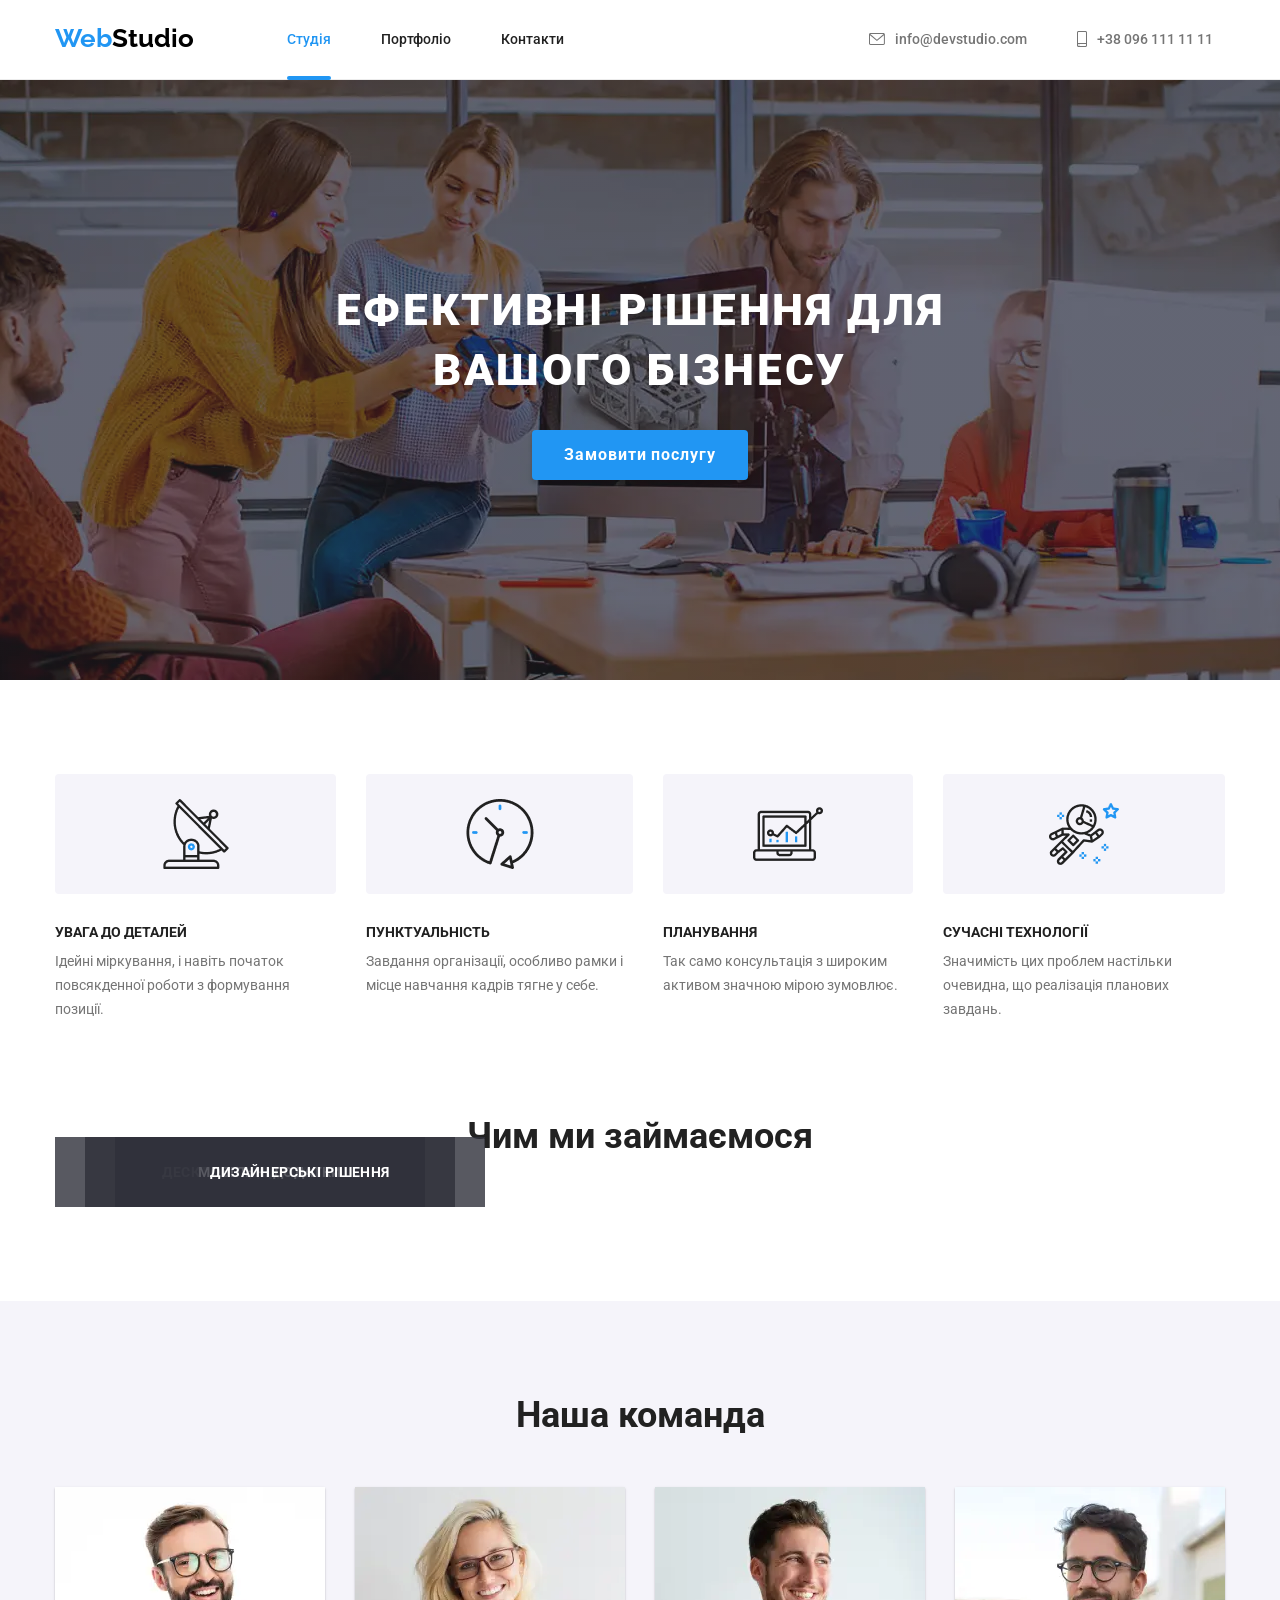
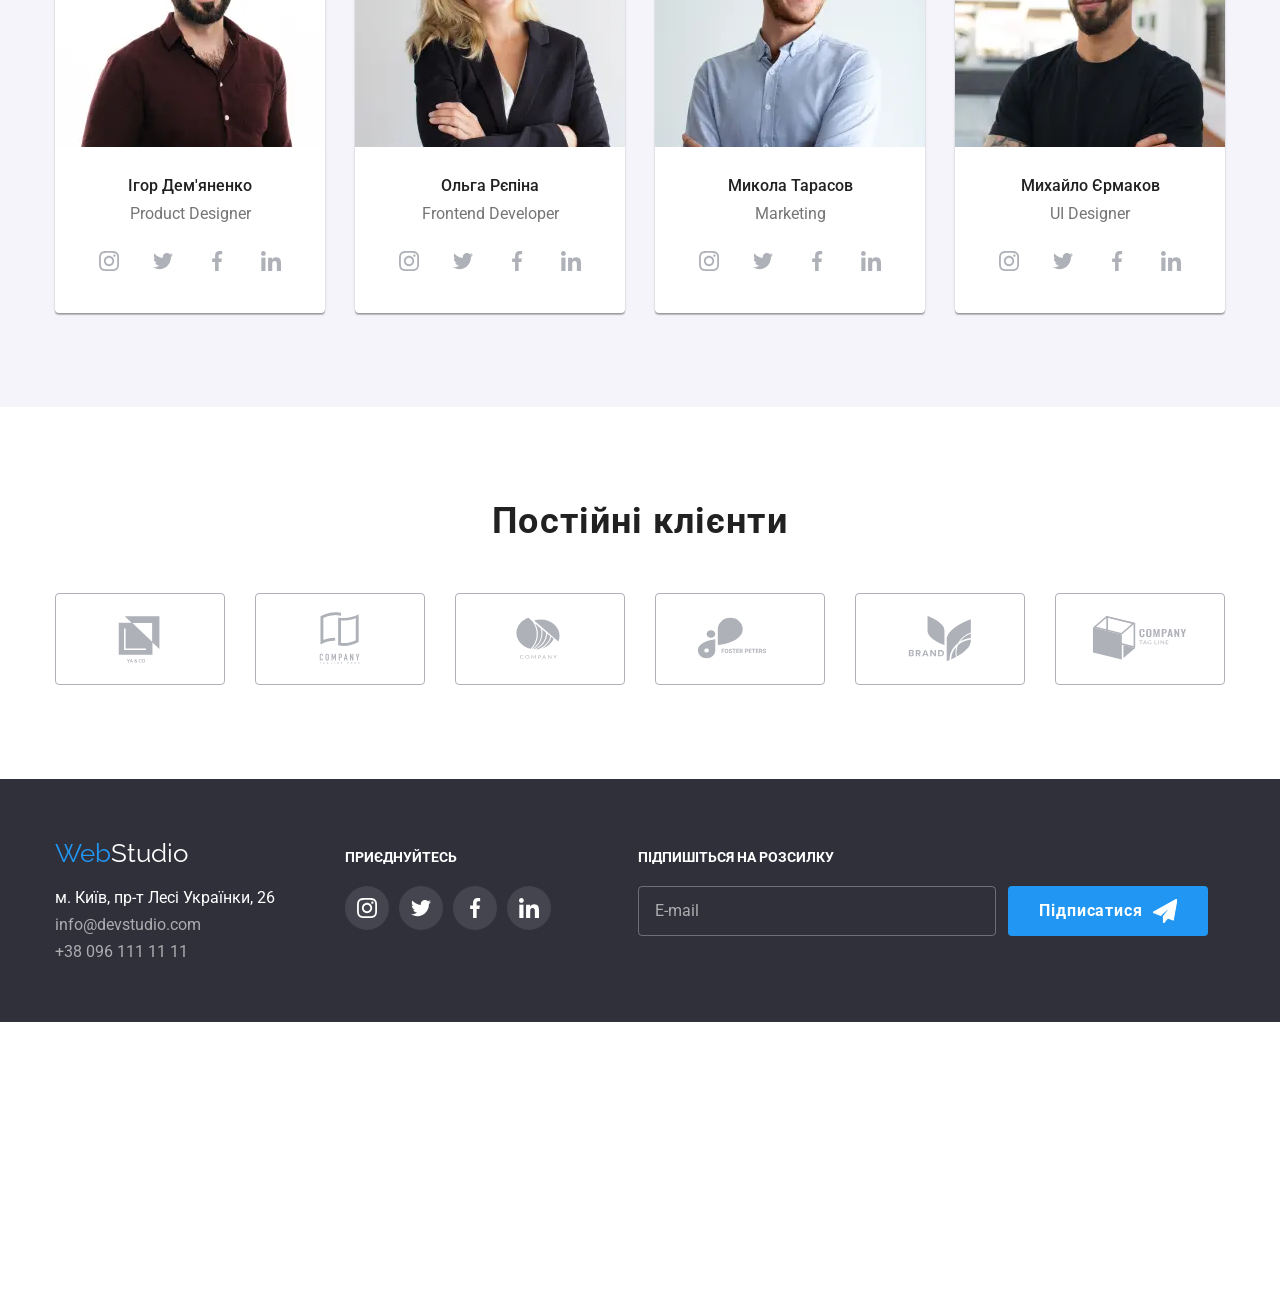
==== commit d37f246a: "75" ====
--- a/index.html
+++ b/index.html
@@ -60,7 +60,7 @@
         <section class="hero">
             <div class="container">
                 <h1 class="hero-title">Ефективні рішення для вашого бізнесу</h1>
-                <button class="hero-button" type="button">Замовити послугу</button>
+                <button class="hero-button" type="button data-modal-open">Замовити послугу</button>
             </div>
         </section>
 
@@ -120,7 +120,8 @@
                 <ul class="work-list">
                     <li class="work-item">
                         <picture>
-                            <source srcset="./img/desktop/coding-desktop@1x.webp 1x, ./img/desktop/coding-desktop@2x.webp 2x "
+                            <source
+                                srcset="./img/desktop/coding-desktop@1x.webp 1x, ./img/desktop/coding-desktop@2x.webp 2x "
                                 media="(min-width:1200px)">
                             <img src="./img/coding.webp" alt="дизайн інтерфейсів" width="370">
                         </picture>
@@ -128,7 +129,8 @@
                     </li>
                     <li class="work-item">
                         <picture>
-                            <source srcset="./img/desktop/phone-desktop@1x.webp 1x, ./img/desktop/phone-desktop@2x.webp 2x "
+                            <source
+                                srcset="./img/desktop/phone-desktop@1x.webp 1x, ./img/desktop/phone-desktop@2x.webp 2x "
                                 media="(min-width:1200px)">
                             <img src="./img/phone.webp" alt="дизайн інтерфейсів" width="370">
                         </picture>
@@ -136,7 +138,8 @@
                     </li>
                     <li class="work-item">
                         <picture>
-                            <source srcset="./img/desktop/colors-desktop@1x.webp 1x, ./img/desktop/colors-desktop@2x.webp 2x "
+                            <source
+                                srcset="./img/desktop/colors-desktop@1x.webp 1x, ./img/desktop/colors-desktop@2x.webp 2x "
                                 media="(min-width:1200px)">
                             <img src="./img/colors.webp" alt="дизайн інтерфейсів" width="370">
                         </picture>
@@ -152,7 +155,8 @@
                 <ul class="team-list">
                     <li class="team-item">
                         <picture>
-                            <source srcset="./img/desktop/igor-desktop@1x.webp 1x, ./img/desktop/igor-desktop@2x.webp 2x "
+                            <source
+                                srcset="./img/desktop/igor-desktop@1x.webp 1x, ./img/desktop/igor-desktop@2x.webp 2x "
                                 media="(min-width:1200px)">
                             <source srcset="./img/tablet/igor-tablet@1x.webp 1x, ./img/tablet/igor-tablet@2x.webp 2x "
                                 media="(min-width:768px)">
@@ -195,7 +199,8 @@
                     </li>
                     <li class="team-item">
                         <picture>
-                            <source srcset="./img/desktop/olga-desktop@1x.webp 1x, ./img/desktop/olga-desktop@2x.webp 2x "
+                            <source
+                                srcset="./img/desktop/olga-desktop@1x.webp 1x, ./img/desktop/olga-desktop@2x.webp 2x "
                                 media="(min-width:1200px)">
                             <source srcset="./img/tablet/olga-tablet@1x.webp 1x, ./img/tablet/olga-tablet@2x.webp 2x "
                                 media="(min-width:768px)">
--- a/css/style.css
+++ b/css/style.css
@@ -19,6 +19,30 @@
 body {
   font-family: "Roboto", sans-serif;
   color: var(--main-color);
+}
+
+svg {
+  transition: fill var(--anim-duration) var(--anim-timing), stroke var(--anim-duration) var(--anim-timing);
+}
+
+.header-contact,
+.team-contacts,
+.client-link,
+.footer-social-link,
+.footer-button {
+  transition: color var(--anim-duration) var(--anim-timing),
+              background-color var(--anim-duration) var(--anim-timing),
+              border-color var(--anim-duration) var(--anim-timing);
+}
+
+.team-contacts:hover .team-icons,
+.team-contacts:focus .team-icons {
+  fill: var(--title-color);
+}
+
+.client-link:hover .client-icon,
+.client-link:focus .client-icon {
+  fill: var(--accient-color);
 }
 
 .container {
@@ -776,286 +800,327 @@
 }
 
 @media (min-width: 768px) {
-  .container {
-    width: 768px;
-  }
-  /* ---header--- */
-  .header {
-    padding: 21px 0 21px 0;
-  }
-  .header-logo {
-    margin-right: 87px;
-  }
-  .header-nav {
-    display: block;
-  }
-  .header-contacts {
-    display: block;
-    display: flex;
-    flex-direction: column;
-    gap: 10px;
-  }
-  .header-link {
-    font-size: 14px;
-  }
-  .header-contact {
-    font-size: 12px;
-  }
-  .burger-icon {
-    display: none;
-  }
-  .header-container {
-    display: flex;
-    align-items: center;
-  }
-  .hero {
-    background-image: linear-gradient(rgb(47, 48, 58, 0.4), rgb(47, 48, 58, 0.4)), url(../img/tablet/hero-tablet@1x.webp);
-  }
-  @media (min-device-pixel-ratio: 2),
-       (-webkit-min-device-pixel-ratio: 2),
-       (min-resolution: 192dpi),
-       (min-resolution: 2dppx) {
-  .hero {
-    background-image: linear-gradient(rgb(47, 48, 58, 0.4), rgb(47, 48, 58, 0.4)), url(../img/tablet/hero-tablet@2x.webp);
-  }
-}
-  /* ---advantages--- */
-  .advantages-list {
-    display: grid;
-    grid-template-columns: repeat(2, 1fr);
-    gap: 30px;
-  }
-  .advantages-subtitle {
-    text-align: start;
-  }
-  /* ---team--- */
-  .team-list {
-    display: grid;
-    grid-template-columns: repeat(2, 1fr);
-  }
-  /* ---clients--- */
-  .clients-list {
-    display: grid;
-    grid-template-columns: repeat(3, 2fr);
-    gap: 30px;
-  }
-  /* ---portfolio--- */
-  .portfolio {
-    padding: 60px 0;
-  }
-  .filter-list {
-    display: flex;
-    flex-direction: row;
-    max-width: 575px;
-    gap: 8px;
-    margin: 0 auto 30px;
-  }
-  .portfolio-list {
-    display: grid;
-    grid-template-columns: repeat(2, 3fr);
-    gap: 30px;
-  }
-  .portfolio-item {
-    max-width: 354px;
-  }
-  .portfolio-overlay {
-    padding: 49px 24px 77px;
-  }
-  .portfolio-name {
-    color: var(--main-color);
-    font-family: Roboto;
-    font-size: 18px;
-    font-weight: 700;
-    line-height: 36px;
-    letter-spacing: 1.08px;
-  }
-  .portfolio-wrapper {
-    padding: 20px 24px;
-  }
-  .portfolio-thumb img {
-    width: 100%;
-    height: 100%;
-  }
-
-  .backdrop {
-    display: none;
-  }
+.container {
+width: 768px;
+}
+/* ---header--- */
+.header {
+padding: 21px 0 21px 0;
+}
+.header-logo {
+margin-right: 87px;
+}
+.header-nav {
+display: block;
+}
+.header-contacts {
+display: block;
+display: flex;
+flex-direction: column;
+gap: 10px;
+}
+.header-link {
+font-size: 14px;
+}
+.header-contact {
+font-size: 12px;
+}
+.burger-icon {
+display: none;
+}
+.header-container {
+display: flex;
+align-items: center;
+}
+.hero {
+background-image:
+linear-gradient(rgb(47, 48, 58, 0.4), rgb(47, 48, 58, 0.4)),
+url(../img/tablet/hero-tablet@1x.webp);
+}
+@media (min-device-pixel-ratio: 2),
+(-webkit-min-device-pixel-ratio: 2),
+(min-resolution: 192dpi),
+(min-resolution: 2dppx) {
+.hero {
+background-image:
+linear-gradient(rgb(47, 48, 58, 0.4), rgb(47, 48, 58, 0.4)),
+url(../img/tablet/hero-tablet@2x.webp);
+}
+}
+/* ---advantages--- */
+.advantages-list {
+display: grid;
+grid-template-columns: repeat(2, 1fr);
+gap: 30px;
+}
+.advantages-subtitle {
+text-align: start;
+}
+/* ---team--- */
+.team-list {
+display: grid;
+grid-template-columns: repeat(2, 1fr);
+}
+/* ---clients--- */
+.clients-list {
+display: grid;
+grid-template-columns: repeat(3, 2fr);
+gap: 30px;
+}
+
+.footer-container {
+flex-wrap: wrap;
+justify-content: space-around;
+align-items: baseline;
+text-align: center;
+gap: 60px 0;
+}
+
+.contacts-wrap,
+.footer-social {
+min-width: unset;
+}
+
+.footer-subscribe {
+margin: 0 auto;
+width: 100%;
+}
+
+.footer-form {
+flex-direction: column;
+align-items: center;
+gap: 20px;
+}
+
+.footer-input {
+width: 450px;
+}
+
+/* ---portfolio--- */
+.portfolio {
+padding: 60px 0;
+}
+.filter-list {
+display: flex;
+flex-direction: row;
+max-width: 575px;
+gap: 8px;
+margin: 0 auto 30px;
+}
+.portfolio-list {
+display: grid;
+grid-template-columns: repeat(2, 3fr);
+gap: 30px;
+}
+.portfolio-item {
+max-width: 354px;
+}
+.portfolio-overlay {
+padding: 49px 24px 77px;
+}
+.portfolio-name {
+color: var(--main-color);
+font-family: Roboto;
+font-size: 18px;
+font-weight: 700;
+line-height: 36px;
+letter-spacing: 1.08px;
+}
+.portfolio-wrapper {
+padding: 20px 24px;
+}
+.portfolio-thumb img {
+width: 100%;
+height: 100%;
+}
+
+.backdrop {
+display: none;
+}
 }
 
 @media (min-width: 1200px) {
-  .container {
-    width: 1200px;
-  }
-  /* ---header--- */
-  .header {
-    padding: 24px 0 25px 0;
-  }
-  .header-logo {
-    font-size: 26;
-    letter-spacing: 0.78;
-    margin-right: 93px;
-  }
-  .header-nav {
-    display: block;
-  }
-  .header-contacts {
-    display: block;
-    display: flex;
-    flex-direction: row;
-    gap: 50px;
-  }
-  .header-contact {
-    font-size: 14px;
-  }
-  .burger-icon {
-    display: none;
-  }
-  .header-container {
-    display: flex;
-    align-items: center;
-  }
-  /* ---hero--- */
-  .hero {
-    text-align: center;
-    padding: 200px 0;
-    background-image: linear-gradient(rgb(47, 48, 58, 0.4), rgb(47, 48, 58, 0.4)), url(../img/desktop/hero-desktop@1x.webp);
-    
-  }
-  @media (min-device-pixel-ratio: 2),
-       (-webkit-min-device-pixel-ratio: 2),
-       (min-resolution: 192dpi),
-       (min-resolution: 2dppx) {
-  .hero {
-    background-image: linear-gradient(rgb(47, 48, 58, 0.4), rgb(47, 48, 58, 0.4)), url(../img/desktop/hero-desktop@2x.webp);
-  }
-}
-  .hero-title {
-    font-size: 44px;
-    line-height: 60px;
-    letter-spacing: 2.64px;
-    width: 696px;
-    max-width: 696px;
-  }
-  .hero-button {
-    padding: 10px 32px;
-  }
-  /* ---advantages--- */
-  .advantages {
-    padding: 94px 0;
-  }
-  .advantages-list {
-    display: flex;
-    flex-direction: row;
-    gap: 30px;
-  }
-  /* ---work--- */
-  .work {
-    display: block;
-  }
-  .work-item {
-    position: relative;
-  }
-  .work-overlay {
-    position: absolute;
-    bottom: 0px;
-    background: rgba(47, 48, 58, 0.8);
-    padding: 27px 0px;
-    width: 370px;
-    height: 70px;
-    text-align: center;
-    color: var(--title-color);
-    font-family: Roboto;
-    font-size: 14px;
-    font-weight: 700;
-    letter-spacing: 0.42px;
-    text-transform: uppercase;
-  }
-  /* ---team--- */
-  .team {
-    padding: 94px 0;
-  }
-  .section-title {
-    font-size: 36px;
-    margin-bottom: 50px;
-  }
-  .contacts-team-list {
-    display: flex;
-    align-items: center;
-    justify-content: center;
-    gap: 10px;
-    margin-bottom: 30px;
-  }
-  .team-list {
-    display: flex;
-    flex-direction: row;
-  }
-  /* ---clients--- */
-  .clients {
-    padding: 94px 0;
-  }
-  .clients-title {
-    margin-bottom: 50px;
-    font-size: 36px;
-    letter-spacing: 1.08px;
-  }
-  .clients-list {
-    display: flex;
-    justify-content: center;
-    align-items: center;
-  }
-  .clients-item {
-    padding: 16px 32px;
-  }
-  /* ---footer--- */
-  .footer-container {
-    display: flex;
-    align-items: center;
-    text-align: start;
-    gap: 70px;
-  }
-
-  .contacts-wrap {
-    min-width: 300px;
-  }
-
-  .footer-social {
-    min-width: 300px;
-  }
-
-  .footer-subscribe {
-    margin-left: auto;
-  }
-  /* ---portfolio--- */
-  .portfolio {
-    padding: 94px 0;
-  }
-
-  .filter-list {
-    display: flex;
-    flex-direction: row;
-    max-width: 575px;
-    gap: 8px;
-    margin: 0 auto 50px;
-  }
-  .portfolio-list {
-    display: grid;
-    grid-template-columns: repeat(3, 3fr);
-    gap: 30px;
-  }
-
-  .portfolio-item {
-    max-width: 370px;
-  }
-
-  .portfolio-overlay {
-    padding: 63px 24px;
-  }
-
-  .portfolio-wrapper {
-    padding: 20px 24px;
-  }
-
-  .backdrop {
-    display: none;
-  }
-}
+.container {
+width: 1200px;
+}
+
+/* ---header--- */
+.header {
+padding: 24px 0 25px 0;
+}
+.header-logo {
+font-size: 26px;
+letter-spacing: 0.78;
+margin-right: 93px;
+}
+.header-nav {
+display: block;
+}
+.header-contacts {
+display: flex;
+flex-direction: row;
+gap: 50px;
+}
+.header-contact {
+font-size: 14px;
+}
+.burger-icon {
+display: none;
+}
+.header-container {
+display: flex;
+align-items: center;
+}
+
+/* ---hero--- */
+.hero {
+text-align: center;
+padding: 200px 0;
+background-image:
+linear-gradient(rgb(47, 48, 58, 0.4), rgb(47, 48, 58, 0.4)),
+url(../img/desktop/hero-desktop@1x.webp);
+}
+@media (min-device-pixel-ratio: 2),
+(-webkit-min-device-pixel-ratio: 2),
+(min-resolution: 192dpi),
+(min-resolution: 2dppx) {
+.hero {
+background-image:
+linear-gradient(rgb(47, 48, 58, 0.4), rgb(47, 48, 58, 0.4)),
+url(../img/desktop/hero-desktop@2x.webp);
+}
+}
+.hero-title {
+font-size: 44px;
+line-height: 60px;
+letter-spacing: 2.64px;
+width: 696px;
+max-width: 696px;
+}
+.hero-button {
+padding: 10px 32px;
+}
+
+/* ---advantages--- */
+.advantages {
+padding: 94px 0;
+}
+.advantages-list {
+display: flex;
+flex-direction: row;
+gap: 30px;
+}
+
+/* ---work--- */
+.work {
+display: block;
+}
+.work-item {
+position: relative;
+}
+.work-overlay {
+position: absolute;
+bottom: 0px;
+background: rgba(47, 48, 58, 0.8);
+padding: 27px 0px;
+width: 370px;
+height: 70px;
+text-align: center;
+color: var(--title-color);
+font-family: Roboto;
+font-size: 14px;
+font-weight: 700;
+letter-spacing: 0.42px;
+text-transform: uppercase;
+}
+
+/* ---team--- */
+.team {
+padding: 94px 0;
+}
+.section-title {
+font-size: 36px;
+margin-bottom: 50px;
+}
+.contacts-team-list {
+display: flex;
+align-items: center;
+justify-content: center;
+gap: 10px;
+margin-bottom: 30px;
+}
+.team-list {
+display: flex;
+flex-direction: row;
+}
+
+/* ---clients--- */
+.clients {
+padding: 94px 0;
+}
+.clients-title {
+margin-bottom: 50px;
+font-size: 36px;
+letter-spacing: 1.08px;
+}
+.clients-list {
+display: flex;
+justify-content: center;
+align-items: center;
+}
+.clients-item {
+padding: 16px 32px;
+}
+
+.footer-container {
+display: flex;
+align-items: baseline;
+text-align: start;
+gap: 70px;
+}
+
+.footer-subscribe {
+margin-left: auto;
+width: auto;
+}
+
+.footer-form {
+display: flex;
+flex-direction: row;
+align-items: center;
+gap: 12px;
+}
+
+.footer-input {
+width: 358px;
+}
+
+/* ---portfolio--- */
+.portfolio {
+padding: 94px 0;
+}
+.filter-list {
+display: flex;
+flex-direction: row;
+max-width: 575px;
+gap: 8px;
+margin: 0 auto 50px;
+}
+.portfolio-list {
+display: grid;
+grid-template-columns: repeat(3, 3fr);
+gap: 30px;
+}
+.portfolio-item {
+max-width: 370px;
+}
+.portfolio-overlay {
+padding: 63px 24px;
+}
+.portfolio-wrapper {
+padding: 20px 24px;
+}
+.backdrop {
+display: none;
+}
+}
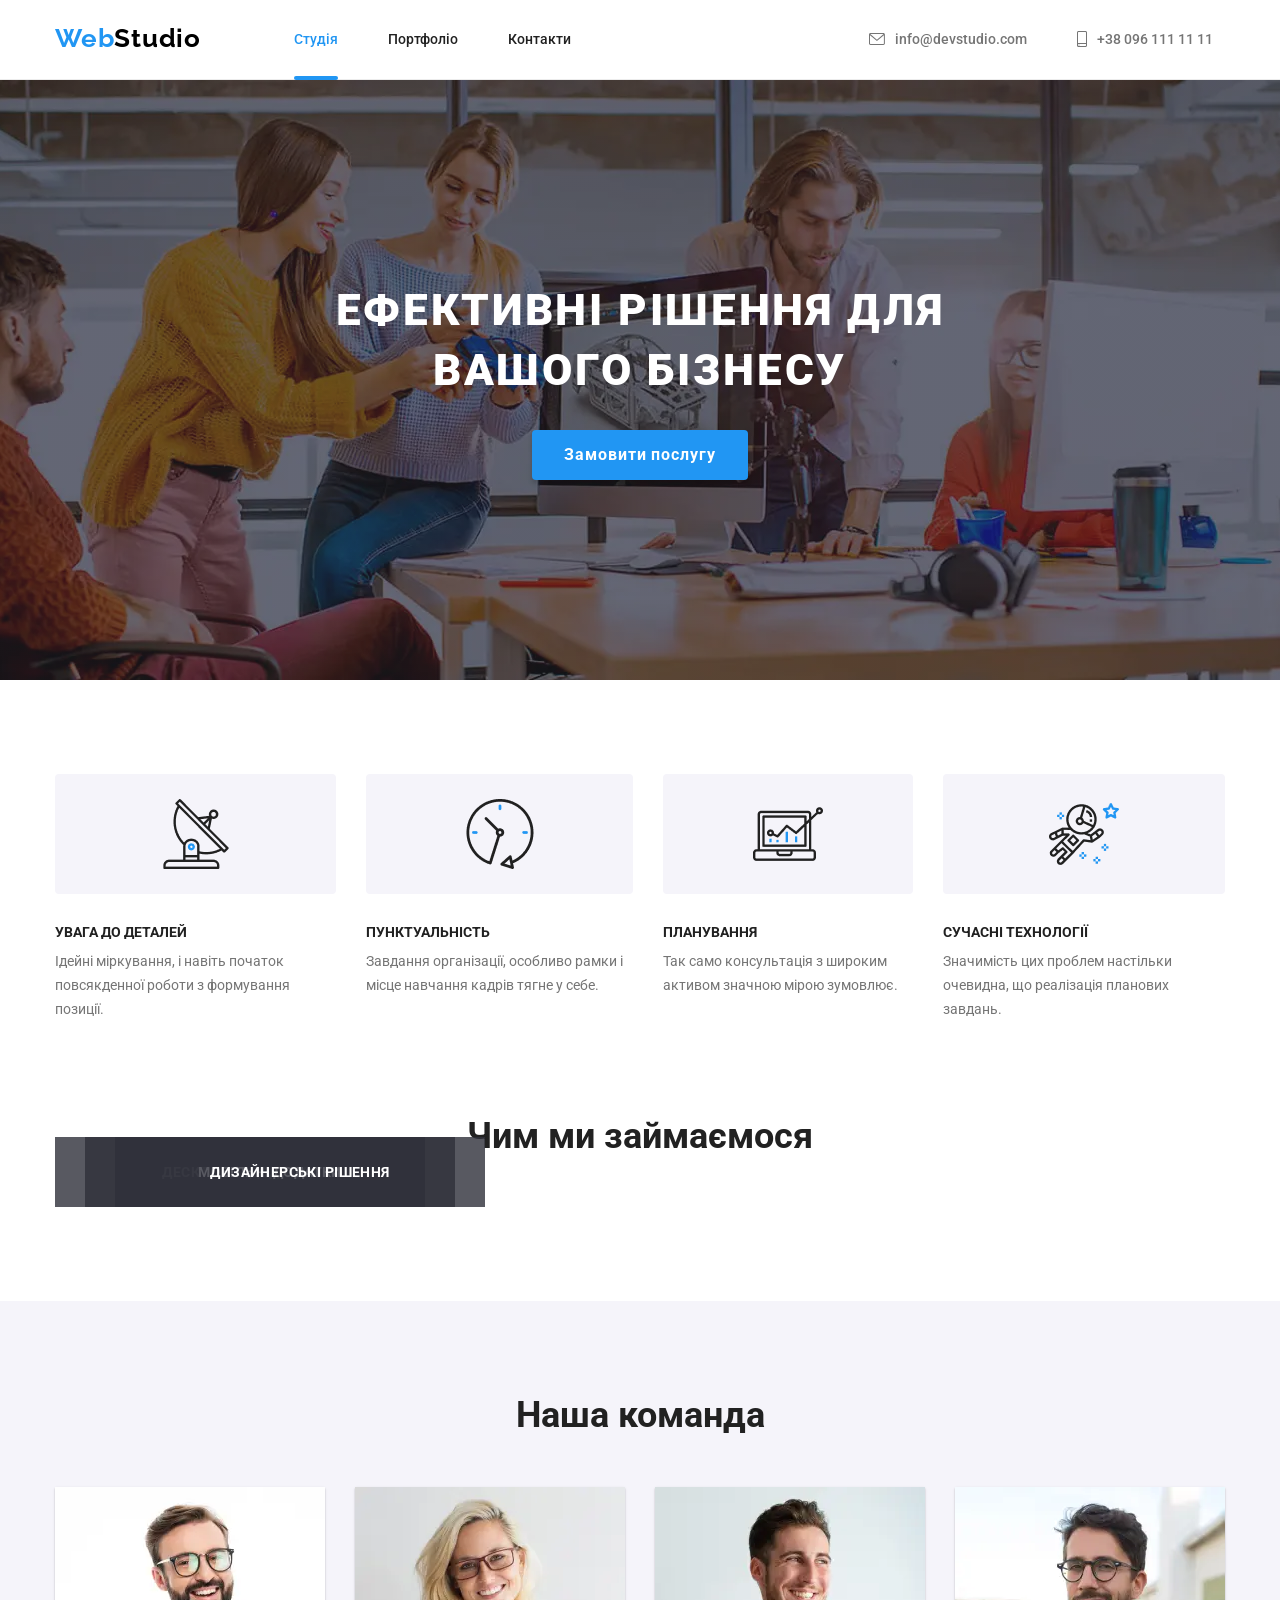
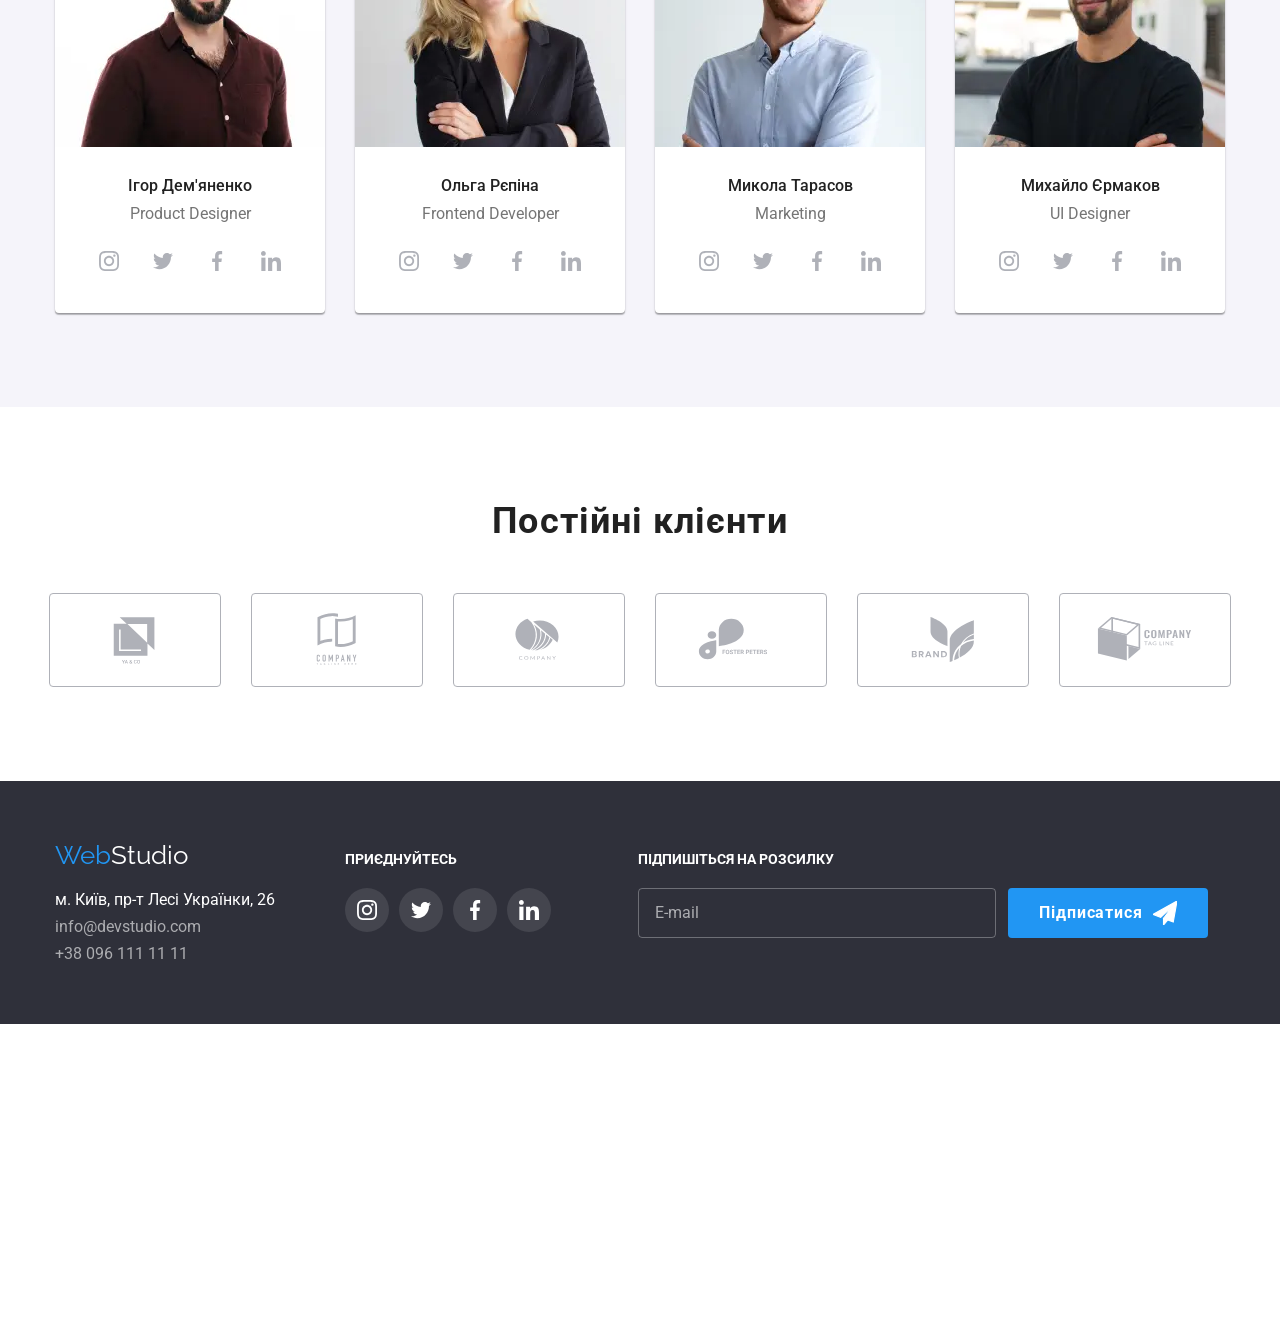
==== commit a6a3ec0d: "79" ====
--- a/index.html
+++ b/index.html
@@ -13,42 +13,41 @@
     <link rel="stylesheet" href="https://cdnjs.cloudflare.com/ajax/libs/modern-normalize/3.0.1/modern-normalize.min.css"
         integrity="sha512-q6WgHqiHlKyOqslT/lgBgodhd03Wp4BEqKeW6nNtlOY4quzyG3VoQKFrieaCeSnuVseNKRGpGeDU3qPmabCANg=="
         crossorigin="anonymous" referrerpolicy="no-referrer" />
-    <link rel="stylesheet" href="./css/style.css">
-    <link rel="stylesheet" href="./css/reset.css">
+    <link rel="stylesheet" href="./style/main.min.css">
 </head>
 
 <body>
 
     <header class="header">
-        <div class="container header-container">
-            <a href="./index.html" class="header-logo"><span class="header-span">Web</span>Studio</a>
-            <nav class="header-nav">
-                <ul class="header-list">
-                    <li><a href="./index.html" class="header-link current">Студія</a></li>
-                    <li><a href="./pages/portfolio.html" class="header-link">Портфоліо</a></li>
-                    <li><a href="#" class="header-link">Контакти</a></li>
+        <div class="container header_container">
+            <a href="./index.html" class="header_logo"><span class="header_span">Web</span>Studio</a>
+            <nav class="header_nav">
+                <ul class="header_list">
+                    <li><a href="./index.html" class="header_link current">Студія</a></li>
+                    <li><a href="./pages/portfolio.html" class="header_link">Портфоліо</a></li>
+                    <li><a href="#" class="header_link">Контакти</a></li>
                 </ul>
             </nav>
-            <ul class="header-contacts">
+            <ul class="header_contacts">
                 <li>
-                    <a href="mailto:info@devstudio.com" class="header-contact">
-                        <svg class="header-icons" aria-label="Envelope">
+                    <a href="mailto:info@devstudio.com" class="header_contact">
+                        <svg class="header_icons" aria-label="Envelope">
                             <use href="./img/symbol-defs.svg#envelope"></use>
                         </svg>
                         info@devstudio.com
                     </a>
                 </li>
                 <li>
-                    <a href="tel:+380961111111" class="header-contact">
-                        <svg class="header-icons" aria-label="Smartphone">
+                    <a href="tel:+380961111111" class="header_contact">
+                        <svg class="header_icons" aria-label="Smartphone">
                             <use href="./img/symbol-defs.svg#smartphone"></use>
                         </svg>
                         +38 096 111 11 11
                     </a>
                 </li>
             </ul>
-            <button class="open-modal" type="button" data-modal-open>
-                <svg class="burger-icon" aria-label="Menu">
+            <button class="open_modal" type="button" data-modal-open>
+                <svg class="burger_icon" aria-label="Menu">
                     <use href="./img/symbol-defs.svg#menu-burger"></use>
                 </svg>
             </button>
@@ -59,54 +58,54 @@
     <main>
         <section class="hero">
             <div class="container">
-                <h1 class="hero-title">Ефективні рішення для вашого бізнесу</h1>
-                <button class="hero-button" type="button data-modal-open">Замовити послугу</button>
+                <h1 class="hero_title">Ефективні рішення для вашого бізнесу</h1>
+                <button class="hero_button" type="button" data-modal-open>Замовити послугу</button>
             </div>
         </section>
 
         <section class="advantages">
-            <div class="container advantages-container">
-                <h2 class="advantages-title" hidden>Наші переваги</h2>
-                <ul class="advantages-list">
-                    <li class="advantages-item">
-                        <div class="advantages-icon">
-                            <img src="./img/antenna.png" alt="antenna" class="advantages-img">
-                        </div>
-                        <div class="advatages-item-content">
-                            <h3 class="advantages-subtitle">УВАГА ДО ДЕТАЛЕЙ</h3>
-                            <p class="advantages-text">Ідейні міркування, і навіть початок повсякденної роботи з
+            <div class="container advantages_container">
+                <h2 class="advantages_title" hidden>Наші переваги</h2>
+                <ul class="advantages_list">
+                    <li class="advantages_item">
+                        <div class="advantages_icon">
+                            <img src="./img/antenna.png" alt="antenna" class="advantages_img">
+                        </div>
+                        <div class="advantages_item_content">
+                            <h3 class="advantages_subtitle">УВАГА ДО ДЕТАЛЕЙ</h3>
+                            <p class="advantages_text">Ідейні міркування, і навіть початок повсякденної роботи з
                                 формування
                                 позиції.</p>
                         </div>
                     </li>
-                    <li class="advantages-item">
-                        <div class="advantages-icon">
-                            <img src="./img/clock.png" alt="clock" class="advantages-img">
-                        </div>
-                        <div class="advatages-item-content">
-                            <h3 class="advantages-subtitle">ПУНКТУАЛЬНІСТЬ</h3>
-                            <p class="advantages-text">Завдання організації, особливо рамки і місце навчання кадрів
+                    <li class="advantages_item">
+                        <div class="advantages_icon">
+                            <img src="./img/clock.png" alt="clock" class="advantages_img">
+                        </div>
+                        <div class="advantages_item_content">
+                            <h3 class="advantages_subtitle">ПУНКТУАЛЬНІСТЬ</h3>
+                            <p class="advantages_text">Завдання організації, особливо рамки і місце навчання кадрів
                                 тягне у
                                 себе.</p>
                         </div>
                     </li>
-                    <li class="advantages-item">
-                        <div class="advantages-icon">
-                            <img src="./img/diagram.png" alt="diagram" class="advantages-img">
-                        </div>
-                        <div class="advatages-item-content">
-                            <h3 class="advantages-subtitle">ПЛАНУВАННЯ</h3>
-                            <p class="advantages-text">Так само консультація з широким активом значною мірою зумовлює.
+                    <li class="advantages_item">
+                        <div class="advantages_icon">
+                            <img src="./img/diagram.png" alt="diagram" class="advantages_img">
+                        </div>
+                        <div class="advantages_item_content">
+                            <h3 class="advantages_subtitle">ПЛАНУВАННЯ</h3>
+                            <p class="advantages_text">Так само консультація з широким активом значною мірою зумовлює.
                             </p>
                         </div>
                     </li>
-                    <li class="advantages-item">
-                        <div class="advantages-icon">
-                            <img src="./img/astronaut.png" alt="astronaut" class="advantages-img">
-                        </div>
-                        <div class="advatages-item-content">
-                            <h3 class="advantages-subtitle">СУЧАСНІ ТЕХНОЛОГІЇ</h3>
-                            <p class="advantages-text">Значимість цих проблем настільки очевидна, що реалізація планових
+                    <li class="advantages_item">
+                        <div class="advantages_icon">
+                            <img src="./img/astronaut.png" alt="astronaut" class="advantages_img">
+                        </div>
+                        <div class="advantages_item_content">
+                            <h3 class="advantages_subtitle">СУЧАСНІ ТЕХНОЛОГІЇ</h3>
+                            <p class="advantages_text">Значимість цих проблем настільки очевидна, що реалізація планових
                                 завдань.</p>
                         </div>
                     </li>
@@ -116,34 +115,34 @@
 
         <section class="work">
             <div class="container">
-                <h2 class="section-title">Чим ми займаємося</h2>
-                <ul class="work-list">
-                    <li class="work-item">
+                <h2 class="section_title">Чим ми займаємося</h2>
+                <ul class="work_list">
+                    <li class="work_item">
                         <picture>
                             <source
                                 srcset="./img/desktop/coding-desktop@1x.webp 1x, ./img/desktop/coding-desktop@2x.webp 2x "
                                 media="(min-width:1200px)">
                             <img src="./img/coding.webp" alt="дизайн інтерфейсів" width="370">
                         </picture>
-                        <div class="work-overlay">Десктопні додатки</div>
-                    </li>
-                    <li class="work-item">
+                        <div class="work_overlay">Десктопні додатки</div>
+                    </li>
+                    <li class="work_item">
                         <picture>
                             <source
                                 srcset="./img/desktop/phone-desktop@1x.webp 1x, ./img/desktop/phone-desktop@2x.webp 2x "
                                 media="(min-width:1200px)">
                             <img src="./img/phone.webp" alt="дизайн інтерфейсів" width="370">
                         </picture>
-                        <div class="work-overlay">Мобільні додатки</div>
-                    </li>
-                    <li class="work-item">
+                        <div class="work_overlay">Мобільні додатки</div>
+                    </li>
+                    <li class="work_item">
                         <picture>
                             <source
                                 srcset="./img/desktop/colors-desktop@1x.webp 1x, ./img/desktop/colors-desktop@2x.webp 2x "
                                 media="(min-width:1200px)">
                             <img src="./img/colors.webp" alt="дизайн інтерфейсів" width="370">
                         </picture>
-                        <div class="work-overlay">Дизайнерські рішення</div>
+                        <div class="work_overlay">Дизайнерські рішення</div>
                     </li>
                 </ul>
             </div>
@@ -151,9 +150,9 @@
 
         <section class="team">
             <div class="container">
-                <h2 class="section-title">Наша команда</h2>
-                <ul class="team-list">
-                    <li class="team-item">
+                <h2 class="section_title">Наша команда</h2>
+                <ul class="team_list">
+                    <li class="team_item">
                         <picture>
                             <source
                                 srcset="./img/desktop/igor-desktop@1x.webp 1x, ./img/desktop/igor-desktop@2x.webp 2x "
@@ -164,40 +163,40 @@
                                 media="(max-width:767px)">
                             <img src="./img/igor.webp" alt="Ігор Дем'яненко" width="270">
                         </picture>
-                        <h3 class="team-name">Ігор Дем'яненко</h3>
-                        <p class="team-role">Product Designer</p>
-                        <ul class="contacts-team-list">
-                            <li class="contacts-team-item">
-                                <a href="#" class="team-contacts">
-                                    <svg class="team-icons" aria-label="Instagram">
+                        <h3 class="team_name">Ігор Дем'яненко</h3>
+                        <p class="team_role">Product Designer</p>
+                        <ul class="contacts_team_list">
+                            <li class="contacts_team_item">
+                                <a href="#" class="team_contacts">
+                                    <svg class="team_icons" aria-label="Instagram">
                                         <use href="./img/symbol-defs.svg#instagram"></use>
                                     </svg>
                                 </a>
                             </li>
-                            <li class="contacts-team-item">
-                                <a href="#" class="team-contacts">
-                                    <svg class="team-icons" aria-label="Twitter">
+                            <li class="contacts_team_item">
+                                <a href="#" class="team_contacts">
+                                    <svg class="team_icons" aria-label="Twitter">
                                         <use href="./img/symbol-defs.svg#twitter"></use>
                                     </svg>
                                 </a>
                             </li>
-                            <li class="contacts-team-item">
-                                <a href="#" class="team-contacts">
-                                    <svg class="team-icons" aria-label="Facebook">
+                            <li class="contacts_team_item">
+                                <a href="#" class="team_contacts">
+                                    <svg class="team_icons" aria-label="Facebook">
                                         <use href="./img/symbol-defs.svg#facebook"></use>
                                     </svg>
                                 </a>
                             </li>
-                            <li class="contacts-team-item">
-                                <a href="#" class="team-contacts">
-                                    <svg class="team-icons" aria-label="LinkedIn">
+                            <li class="contacts_team_item">
+                                <a href="#" class="team_contacts">
+                                    <svg class="team_icons" aria-label="LinkedIn">
                                         <use href="./img/symbol-defs.svg#linkedin"></use>
                                     </svg>
                                 </a>
                             </li>
                         </ul>
                     </li>
-                    <li class="team-item">
+                    <li class="team_item">
                         <picture>
                             <source
                                 srcset="./img/desktop/olga-desktop@1x.webp 1x, ./img/desktop/olga-desktop@2x.webp 2x "
@@ -208,119 +207,123 @@
                                 media="(max-width:767px)">
                             <img src="./img/olga.webp" alt="Ольга Рєпіна" width="270">
                         </picture>
-                        <h3 class="team-name">Ольга Рєпіна</h3>
-                        <p class="team-role">Frontend Developer</p>
-                        <ul class="contacts-team-list">
-                            <li class="contacts-team-item">
-                                <a href="#" class="team-contacts">
-                                    <svg class="team-icons" aria-label="Instagram">
+                        <h3 class="team_name">Ольга Рєпіна</h3>
+                        <p class="team_role">Frontend Developer</p>
+                        <ul class="contacts_team_list">
+                            <li class="contacts_team_item">
+                                <a href="#" class="team_contacts">
+                                    <svg class="team_icons" aria-label="Instagram">
                                         <use href="./img/symbol-defs.svg#instagram"></use>
                                     </svg>
                                 </a>
                             </li>
-                            <li class="contacts-team-item">
-                                <a href="#" class="team-contacts">
-                                    <svg class="team-icons" aria-label="Twitter">
+                            <li class="contacts_team_item">
+                                <a href="#" class="team_contacts">
+                                    <svg class="team_icons" aria-label="Twitter">
                                         <use href="./img/symbol-defs.svg#twitter"></use>
                                     </svg>
                                 </a>
                             </li>
-                            <li class="contacts-team-item">
-                                <a href="#" class="team-contacts">
-                                    <svg class="team-icons" aria-label="Facebook">
+                            <li class="contacts_team_item">
+                                <a href="#" class="team_contacts">
+                                    <svg class="team_icons" aria-label="Facebook">
                                         <use href="./img/symbol-defs.svg#facebook"></use>
                                     </svg>
                                 </a>
                             </li>
-                            <li class="contacts-team-item">
-                                <a href="#" class="team-contacts">
-                                    <svg class="team-icons" aria-label="LinkedIn">
+                            <li class="contacts_team_item">
+                                <a href="#" class="team_contacts">
+                                    <svg class="team_icons" aria-label="LinkedIn">
                                         <use href="./img/symbol-defs.svg#linkedin"></use>
                                     </svg>
                                 </a>
                             </li>
                         </ul>
                     </li>
-                    <li class="team-item">
-                        <picture>
-                            <source srcset="./img/desktop/mykola-desktop@1x.webp 1x, ./img/desktop/mykola-desktop@2x.webp 2x 
-                                                    " media="(min-width:1200px)">
-                            <source srcset="./img/tablet/mykola-tablet@1x.webp 1x, ./img/tablet/mykola-tablet@2x.webp 2x 
-                                                    " media="(min-width:768px)">
-                            <source srcset="./img/mobile/mykola-mobile@1x.webp 1x, ./img/mobile/mykola-mobile@2x.webp 2x 
-                                                    " media="(max-width:767px)">
+                    <li class="team_item">
+                        <picture>
+                            <source
+                                srcset="./img/desktop/mykola-desktop@1x.webp 1x, ./img/desktop/mykola-desktop@2x.webp 2x"
+                                media="(min-width:1200px)">
+                            <source
+                                srcset="./img/tablet/mykola-tablet@1x.webp 1x, ./img/tablet/mykola-tablet@2x.webp 2x"
+                                media="(min-width:768px)">
+                            <source
+                                srcset="./img/mobile/mykola-mobile@1x.webp 1x, ./img/mobile/mykola-mobile@2x.webp 2x"
+                                media="(max-width:767px)">
                             <img src="./img/mykola.webp" alt="Микола Тарасов" width="270">
                         </picture>
-                        <h3 class="team-name">Микола Тарасов</h3>
-                        <p class="team-role">Marketing</p>
-                        <ul class="contacts-team-list">
-                            <li class="contacts-team-item">
-                                <a href="#" class="team-contacts">
-                                    <svg class="team-icons" aria-label="Instagram">
+                        <h3 class="team_name">Микола Тарасов</h3>
+                        <p class="team_role">Marketing</p>
+                        <ul class="contacts_team_list">
+                            <li class="contacts_team_item">
+                                <a href="#" class="team_contacts">
+                                    <svg class="team_icons" aria-label="Instagram">
                                         <use href="./img/symbol-defs.svg#instagram"></use>
                                     </svg>
                                 </a>
                             </li>
-                            <li class="contacts-team-item">
-                                <a href="#" class="team-contacts">
-                                    <svg class="team-icons" aria-label="Twitter">
+                            <li class="contacts_team_item">
+                                <a href="#" class="team_contacts">
+                                    <svg class="team_icons" aria-label="Twitter">
                                         <use href="./img/symbol-defs.svg#twitter"></use>
                                     </svg>
                                 </a>
                             </li>
-                            <li class="contacts-team-item">
-                                <a href="#" class="team-contacts">
-                                    <svg class="team-icons" aria-label="Facebook">
+                            <li class="contacts_team_item">
+                                <a href="#" class="team_contacts">
+                                    <svg class="team_icons" aria-label="Facebook">
                                         <use href="./img/symbol-defs.svg#facebook"></use>
                                     </svg>
                                 </a>
                             </li>
-                            <li class="contacts-team-item">
-                                <a href="#" class="team-contacts">
-                                    <svg class="team-icons" aria-label="LinkedIn">
+                            <li class="contacts_team_item">
+                                <a href="#" class="team_contacts">
+                                    <svg class="team_icons" aria-label="LinkedIn">
                                         <use href="./img/symbol-defs.svg#linkedin"></use>
                                     </svg>
                                 </a>
                             </li>
                         </ul>
                     </li>
-                    <li class="team-item">
-                        <picture>
-                            <source srcset="./img/desktop/misha-desktop@1x.webp 1x, ./img/desktop/misha-desktop@2x.webp 2x 
-                                                                            " media="(min-width:1200px)">
-                            <source srcset="./img/tablet/misha-tablet@1x.webp 1x, ./img/tablet/misha-tablet@2x.webp 2x 
-                                                                            " media="(min-width:768px)">
-                            <source srcset="./img/mobile/misha-mobile@1x.webp 1x, ./img/mobile/misha-mobile@2x.webp 2x 
-                                                                            " media="(max-width:767px)">
+                    <li class="team_item">
+                        <picture>
+                            <source
+                                srcset="./img/desktop/misha-desktop@1x.webp 1x, ./img/desktop/misha-desktop@2x.webp 2x"
+                                media="(min-width:1200px)">
+                            <source srcset="./img/tablet/misha-tablet@1x.webp 1x, ./img/tablet/misha-tablet@2x.webp 2x"
+                                media="(min-width:768px)">
+                            <source srcset="./img/mobile/misha-mobile@1x.webp 1x, ./img/mobile/misha-mobile@2x.webp 2x"
+                                media="(max-width:767px)">
                             <img src="./img/misha.webp" alt="Михайло Єрмаков" width="270">
                         </picture>
-                        <h3 class="team-name">Михайло Єрмаков</h3>
-                        <p class="team-role">UI Designer</p>
-                        <ul class="contacts-team-list">
-                            <li class="contacts-team-item">
-                                <a href="#" class="team-contacts">
-                                    <svg class="team-icons" aria-label="Instagram">
+                        <h3 class="team_name">Михайло Єрмаков</h3>
+                        <p class="team_role">UI Designer</p>
+                        <ul class="contacts_team_list">
+                            <li class="contacts_team_item">
+                                <a href="#" class="team_contacts">
+                                    <svg class="team_icons" aria-label="Instagram">
                                         <use href="./img/symbol-defs.svg#instagram"></use>
                                     </svg>
                                 </a>
                             </li>
-                            <li class="contacts-team-item">
-                                <a href="#" class="team-contacts">
-                                    <svg class="team-icons" aria-label="Twitter">
+                            <li class="contacts_team_item">
+                                <a href="#" class="team_contacts">
+                                    <svg class="team_icons" aria-label="Twitter">
                                         <use href="./img/symbol-defs.svg#twitter"></use>
                                     </svg>
                                 </a>
                             </li>
-                            <li class="contacts-team-item">
-                                <a href="#" class="team-contacts">
-                                    <svg class="team-icons" aria-label="Facebook">
+                            <li class="contacts_team_item">
+                                <a href="#" class="team_contacts">
+                                    <svg class="team_icons" aria-label="Facebook">
                                         <use href="./img/symbol-defs.svg#facebook"></use>
                                     </svg>
                                 </a>
                             </li>
-                            <li class="contacts-team-item">
-                                <a href="#" class="team-contacts">
-                                    <svg class="team-icons" aria-label="LinkedIn">
+                            <li class="contacts_team_item">
+                                <a href="#" class="team_contacts">
+                                    <svg class="team_icons" aria-label="LinkedIn">
                                         <use href="./img/symbol-defs.svg#linkedin"></use>
                                     </svg>
                                 </a>
@@ -330,48 +333,49 @@
                 </ul>
             </div>
         </section>
+
         <section class="clients">
             <div class="container">
-                <h2 class="clients-title">Постійні клієнти</h2>
-                <ul class="clients-list">
-                    <li class="client-item">
-                        <a href="#" class="client-link">
-                            <svg class="client-icon" aria-label="Logo-one">
+                <h2 class="clients_title">Постійні клієнти</h2>
+                <ul class="clients_list">
+                    <li class="client_item">
+                        <a href="#" class="client_link">
+                            <svg class="client_icon" aria-label="Logo-one">
                                 <use href="./img/symbol-defs.svg#logo-one"></use>
                             </svg>
                         </a>
                     </li>
-                    <li class="client-item">
-                        <a href="#" class="client-link">
-                            <svg class="client-icon" aria-label="Logo-two">
+                    <li class="client_item">
+                        <a href="#" class="client_link">
+                            <svg class="client_icon" aria-label="Logo-two">
                                 <use href="./img/symbol-defs.svg#logo-two"></use>
                             </svg>
                         </a>
                     </li>
-                    <li class="client-item">
-                        <a href="#" class="client-link">
-                            <svg class="client-icon" aria-label="Logo-three">
+                    <li class="client_item">
+                        <a href="#" class="client_link">
+                            <svg class="client_icon" aria-label="Logo-three">
                                 <use href="./img/symbol-defs.svg#logo-three"></use>
                             </svg>
                         </a>
                     </li>
-                    <li class="client-item">
-                        <a href="#" class="client-link">
-                            <svg class="client-icon" aria-label="Logo-four">
+                    <li class="client_item">
+                        <a href="#" class="client_link">
+                            <svg class="client_icon" aria-label="Logo-four">
                                 <use href="./img/symbol-defs.svg#logo-four"></use>
                             </svg>
                         </a>
                     </li>
-                    <li class="client-item">
-                        <a href="#" class="client-link">
-                            <svg class="client-icon" aria-label="logo-five">
+                    <li class="client_item">
+                        <a href="#" class="client_link">
+                            <svg class="client_icon" aria-label="logo-five">
                                 <use href="./img/symbol-defs.svg#logo-five"></use>
                             </svg>
                         </a>
                     </li>
-                    <li class="client-item">
-                        <a href="" class="client-link">
-                            <svg class="client-icon" Logo-six>
+                    <li class="client_item">
+                        <a href="#" class="client_link">
+                            <svg class="client_icon" aria-label="Logo-six">
                                 <use href="./img/symbol-defs.svg#logo-six"></use>
                             </svg>
                         </a>
@@ -382,45 +386,45 @@
     </main>
 
     <footer class="footer">
-        <div class="container footer-container">
-            <div class="contacts-wrap">
-                <a href="./index.html" class="footer-logo"><span class="footer-span">Web</span>Studio</a>
-                <address class="footer-address-block">
-                    <ul class="footer-list">
-                        <li><a href="#" class="footer-address">м. Київ, пр-т Лесі Українки, 26</a></li>
-                        <li><a href="mailto:info@devstudio.com" class="footer-link">info@devstudio.com</a></li>
-                        <li><a href="tel:+380961111111" class="footer-link">+38 096 111 11 11</a></li>
+        <div class="container footer_container">
+            <div class="contacts_wrap">
+                <a href="./index.html" class="footer_logo"><span class="footer_span">Web</span>Studio</a>
+                <address class="footer_address_block">
+                    <ul class="footer_list">
+                        <li><a href="#" class="footer_address">м. Київ, пр-т Лесі Українки, 26</a></li>
+                        <li><a href="mailto:info@devstudio.com" class="footer_link">info@devstudio.com</a></li>
+                        <li><a href="tel:+380961111111" class="footer_link">+38 096 111 11 11</a></li>
                     </ul>
                 </address>
             </div>
 
-            <div class="footer-social">
-                <h2 class="footer-title">ПРИЄДНУЙТЕСЬ</h2>
-                <ul class="footer-social-list">
+            <div class="footer_social">
+                <h2 class="footer_title">ПРИЄДНУЙТЕСЬ</h2>
+                <ul class="footer_social_list">
                     <li>
-                        <a href="#" class="footer-social-link" aria-label="Instagram">
-                            <svg class="footer-social-icon">
+                        <a href="#" class="footer_social_link" aria-label="Instagram">
+                            <svg class="footer_social_icon">
                                 <use href="./img/symbol-defs.svg#instagram"></use>
                             </svg>
                         </a>
                     </li>
                     <li>
-                        <a href="#" class="footer-social-link" aria-label="Twitter">
-                            <svg class="footer-social-icon">
+                        <a href="#" class="footer_social_link" aria-label="Twitter">
+                            <svg class="footer_social_icon">
                                 <use href="./img/symbol-defs.svg#twitter"></use>
                             </svg>
                         </a>
                     </li>
                     <li>
-                        <a href="#" class="footer-social-link" aria-label="Facebook">
-                            <svg class="footer-social-icon">
+                        <a href="#" class="footer_social_link" aria-label="Facebook">
+                            <svg class="footer_social_icon">
                                 <use href="./img/symbol-defs.svg#facebook"></use>
                             </svg>
                         </a>
                     </li>
                     <li>
-                        <a href="#" class="footer-social-link" aria-label="LinkedIn">
-                            <svg class="footer-social-icon">
+                        <a href="#" class="footer_social_link" aria-label="LinkedIn">
+                            <svg class="footer_social_icon">
                                 <use href="./img/symbol-defs.svg#linkedin"></use>
                             </svg>
                         </a>
@@ -428,13 +432,13 @@
                 </ul>
             </div>
 
-            <div class="footer-subscribe">
-                <h2 class="footer-title">ПІДПИШІТЬСЯ НА РОЗСИЛКУ</h2>
-                <form class="footer-form">
-                    <input class="footer-input" type="email" name="email" placeholder="E-mail">
-                    <button class="footer-button" type="submit">
+            <div class="footer_subscribe">
+                <h2 class="footer_title">ПІДПИШІТЬСЯ НА РОЗСИЛКУ</h2>
+                <form class="footer_form">
+                    <input class="footer_input" type="email" name="email" placeholder="E-mail">
+                    <button class="footer_button" type="submit">
                         Підписатися
-                        <svg class="footer-button-icon" aria-label="Send">
+                        <svg class="footer_button_icon" aria-label="Send">
                             <use href="./img/symbol-defs.svg#send"></use>
                         </svg>
                     </button>
@@ -442,26 +446,27 @@
             </div>
         </div>
     </footer>
-    <div class="backdrop is-hidden" data-modal>
+
+    <div class="backdrop is_hidden" data-modal>
         <div class="modal">
             <button class="close" type="button" data-modal-close>x</button>
 
-            <ul class="mobile-menu">
-                <li><a href="./index.html" class="mobile-menu-link current">Студія</a></li>
-                <li><a href="./pages/portfolio.html" class="mobile-menu-link">Портфоліо</a></li>
-                <li><a href="#" class="mobile-menu-link last">Контакти</a></li>
+            <ul class="mobile_menu">
+                <li><a href="./index.html" class="mobile_menu_link current">Студія</a></li>
+                <li><a href="./pages/portfolio.html" class="mobile_menu_link">Портфоліо</a></li>
+                <li><a href="#" class="mobile_menu_link last">Контакти</a></li>
             </ul>
 
-            <div class="mobile-contacts">
-                <a href="tel:+380961111111" class="mobile-tel">+38 096 111 11 11</a>
-                <a href="mailto:info@devstudio.com" class="mobile-email">info@devstudio.com</a>
-            </div>
-
-            <ul class="mobile-socials">
-                <li><a href="#" class="mobile-social-link">Instagram</a></li>
-                <li><a href="#" class="mobile-social-link">Twitter</a></li>
-                <li><a href="#" class="mobile-social-link">Facebook</a></li>
-                <li><a href="#" class="mobile-social-link">LinkedIn</a></li>
+            <div class="mobile_contacts">
+                <a href="tel:+380961111111" class="mobile_tel">+38 096 111 11 11</a>
+                <a href="mailto:info@devstudio.com" class="mobile_email">info@devstudio.com</a>
+            </div>
+
+            <ul class="mobile_socials">
+                <li><a href="#" class="mobile_social_link">Instagram</a></li>
+                <li><a href="#" class="mobile_social_link">Twitter</a></li>
+                <li><a href="#" class="mobile_social_link">Facebook</a></li>
+                <li><a href="#" class="mobile_social_link">LinkedIn</a></li>
             </ul>
         </div>
     </div>
--- a/style/main.min.css
+++ b/style/main.min.css
@@ -0,0 +1 @@
+a{text-decoration:none}ul{list-style:none;margin:0;padding:0}h1,h2,h3,h4,p{margin:0}img{display:block;width:100%;max-width:100%;height:auto}address{font-style:normal}button{cursor:pointer;border:none}.container{max-width:1200px;padding:0 15px;margin:0 auto}@media(min-width: 480px){.container{width:480px}}@media(min-width: 768px){.container{width:768px}}@media(min-width: 1200px){.container{width:1200px}}body{font-family:"Roboto",sans-serif;color:#212121}svg{transition:fill 250ms cubic-bezier(0.4, 0, 0.2, 1),stroke 250ms cubic-bezier(0.4, 0, 0.2, 1)}.section_title{font-size:28px;font-weight:700;text-align:center;margin-bottom:30px}@media(min-width: 1200px){.section_title{font-size:36px;margin-bottom:50px}}.open_modal{background-color:rgba(0,0,0,0)}.burger_icon{width:40px;height:40px}@media(min-width: 768px){.burger_icon{display:none}}.backdrop{position:fixed;top:0;left:0;width:100%;height:100%;opacity:1;visibility:visible;transition:opacity 250ms cubic-bezier(0.4, 0, 0.2, 1),visibility 250ms cubic-bezier(0.4, 0, 0.2, 1);z-index:100}.backdrop.is_hidden{opacity:0;pointer-events:none;visibility:hidden}@media(min-width: 768px){.backdrop{display:none}}.modal{position:absolute;top:0;left:0;width:100%;height:100%;background-color:#fff;padding:48px 40px;display:flex;flex-direction:column}.close{position:absolute;top:10px;right:15px;background:rgba(0,0,0,0);font-size:19px}.mobile_menu_link{font-weight:500;font-size:40px;color:#212121;display:block;margin-bottom:32px}.mobile_menu_link.current{color:#2196f3;margin-bottom:35px}.mobile_menu_link.last{margin-bottom:302px}.mobile_tel{display:block;font-weight:500;font-size:34px;color:#2196f3;letter-spacing:.68px;margin-bottom:32px}.mobile_email{display:block;font-weight:500;font-size:24px;color:#757575;margin-bottom:64px;letter-spacing:.48px}.mobile_socials{display:flex;flex-wrap:wrap;gap:10px}.mobile_socials li:last-child .mobile_social_link{border-right:none}.mobile_social_link{font-weight:500;font-size:18px;line-height:22px;letter-spacing:.36px;color:#2196f3;padding-right:10px;border-right:1px solid rgba(33,33,33,.2)}.header{padding:10px 0;display:flex;align-items:center;border-bottom:1px solid #ececec}@media(min-width: 768px){.header{padding:21px 0}}@media(min-width: 1200px){.header{padding:24px 0 25px}}.header_container{display:flex;align-items:center;justify-content:space-between}@media(min-width: 768px){.header_container{justify-content:flex-start}}.header_logo{color:#000;font-family:"Raleway",sans-serif;font-size:24px;font-weight:700;letter-spacing:.72px}@media(min-width: 768px){.header_logo{margin-right:87px}}@media(min-width: 1200px){.header_logo{font-size:26px;letter-spacing:.78px;margin-right:93px}}.header_span{color:#2196f3}.header_list{display:flex;gap:50px}.header_nav{display:none}@media(min-width: 768px){.header_nav{display:block}}.header_link{color:#212121;font-size:14px;font-weight:500;position:relative;transition:color 250ms cubic-bezier(0.4, 0, 0.2, 1)}.header_link:hover,.header_link:focus,.header_link.current{color:#2196f3}.header_link.current::after{content:"";position:absolute;left:0;bottom:-33px;width:100%;height:4px;background-color:#2196f3;border-radius:2px;transform:scaleX(1);transition:transform 250ms cubic-bezier(0.4, 0, 0.2, 1)}.header_contacts{margin-left:auto;display:none}@media(min-width: 768px){.header_contacts{display:flex;flex-direction:column;gap:10px}}@media(min-width: 1200px){.header_contacts{flex-direction:row;gap:50px}}.header_contacts li:last-child .header_icons{width:10px;height:16px}.header_icons{width:16px;height:12px;fill:#757575}.header_contact{color:#757575;display:flex;align-items:center;font-size:14px;gap:10px;font-weight:500;transition:color 250ms cubic-bezier(0.4, 0, 0.2, 1),background-color 250ms cubic-bezier(0.4, 0, 0.2, 1),border-color 250ms cubic-bezier(0.4, 0, 0.2, 1)}@media(min-width: 768px){.header_contact{font-size:12px}}@media(min-width: 1200px){.header_contact{font-size:14px}}.header_contact:hover,.header_contact:focus{color:#2196f3}.header_contact:hover .header_icons,.header_contact:focus .header_icons{fill:#2196f3}.hero{padding:118px 0;background-image:linear-gradient(rgba(47, 48, 58, 0.4), rgba(47, 48, 58, 0.4)),url(../img/mobile/hero-mobile@1x.webp);background-size:cover;background-position:center;background-repeat:no-repeat;text-align:center}@media(min-device-pixel-ratio: 2),(min-resolution: 192dpi),(min-resolution: 2dppx){.hero{background-image:linear-gradient(rgba(47, 48, 58, 0.4), rgba(47, 48, 58, 0.4)),url(../img/mobile/hero-mobile@2x.webp)}}@media(min-width: 768px){.hero{background-image:linear-gradient(rgba(47, 48, 58, 0.4), rgba(47, 48, 58, 0.4)),url(../img/tablet/hero-tablet@1x.webp)}}@media(min-width: 768px)and (min-device-pixel-ratio: 2),(min-width: 768px)and (min-resolution: 192dpi),(min-width: 768px)and (min-resolution: 2dppx){.hero{background-image:linear-gradient(rgba(47, 48, 58, 0.4), rgba(47, 48, 58, 0.4)),url(../img/tablet/hero-tablet@2x.webp)}}@media(min-width: 1200px){.hero{padding:200px 0;background-image:linear-gradient(rgba(47, 48, 58, 0.4), rgba(47, 48, 58, 0.4)),url(../img/desktop/hero-desktop@1x.webp)}}@media(min-width: 1200px)and (min-device-pixel-ratio: 2),(min-width: 1200px)and (min-resolution: 192dpi),(min-width: 1200px)and (min-resolution: 2dppx){.hero{background-image:linear-gradient(rgba(47, 48, 58, 0.4), rgba(47, 48, 58, 0.4)),url(../img/desktop/hero-desktop@2x.webp)}}.hero_title{color:#fff;font-family:"Roboto",sans-serif;font-size:26px;font-weight:900;line-height:42px;letter-spacing:1.56px;text-transform:uppercase;margin:0 auto 30px;max-width:360px}@media(min-width: 1200px){.hero_title{font-size:44px;line-height:60px;letter-spacing:2.64px;width:696px;max-width:696px}}.hero_button{background-color:#2196f3;color:#fff;font-size:16px;font-weight:700;line-height:30px;letter-spacing:.96px;border-radius:4px;padding:10px 24px;box-shadow:0 4px 4px 0 rgba(0,0,0,.15);transition:background-color 250ms cubic-bezier(0.4, 0, 0.2, 1)}@media(min-width: 1200px){.hero_button{padding:10px 32px}}.advantages{padding:60px 0;display:flex;flex-direction:column;align-items:center;justify-content:center}@media(min-width: 1200px){.advantages{padding:94px 0}}.advantages_list{display:flex;flex-direction:column;gap:30px}@media(min-width: 768px){.advantages_list{display:grid;grid-template-columns:repeat(2, 1fr)}}@media(min-width: 1200px){.advantages_list{display:flex;flex-direction:row}}.advantages_icon{display:flex;flex-direction:column;align-items:center;justify-content:center;padding:25px 0;border-radius:4px;background:#f5f4fa}.advantages_img{width:70px;height:70px}.advantages_subtitle{font-size:14px;color:#212121;font-weight:700;text-align:center;margin-bottom:10px;margin-top:30px;text-transform:uppercase}@media(min-width: 768px){.advantages_subtitle{text-align:start}}.advantages_text{color:#757575;font-size:14px;line-height:1.71}.work{padding-bottom:94px;display:none}@media(min-width: 1200px){.work{display:block}}.work_list{display:flex;gap:30px}.work_item{position:relative}.work_overlay{position:absolute;bottom:0;background:rgba(47,48,58,.8);padding:27px 0;width:370px;height:70px;text-align:center;color:#fff;font-family:Roboto,sans-serif;font-size:14px;font-weight:700;letter-spacing:.42px;text-transform:uppercase}.team{background-color:#f5f4fa;padding:60px 0}@media(min-width: 1200px){.team{padding:94px 0}}.team_list{display:flex;flex-direction:column;gap:30px}@media(min-width: 768px){.team_list{display:grid;grid-template-columns:repeat(2, 1fr)}}@media(min-width: 1200px){.team_list{display:flex;flex-direction:row}}.team_item{background-color:#fff;border-radius:0 0 4px 4px;text-align:center;box-shadow:0 1px 3px 0 rgba(0,0,0,.12),0 1px 1px 0 rgba(0,0,0,.14),0 2px 1px 0 rgba(0,0,0,.2)}.team_name{margin:30px 0 10px;font-size:16px;font-weight:500}.team_role{color:#757575;margin-bottom:16px}.team_icons{width:20px;height:20px;fill:#afb1b8}.team_contacts{width:44px;height:44px;display:flex;justify-content:center;align-items:center;border-radius:50%;transition:color 250ms cubic-bezier(0.4, 0, 0.2, 1),background-color 250ms cubic-bezier(0.4, 0, 0.2, 1),border-color 250ms cubic-bezier(0.4, 0, 0.2, 1)}.team_contacts:hover,.team_contacts:focus{background:#2196f3}.team_contacts:hover .team_icons,.team_contacts:focus .team_icons{fill:#fff}.contacts_team_list{display:flex;align-items:center;justify-content:center;gap:10px;margin-bottom:30px}.clients{padding:60px 0}@media(min-width: 1200px){.clients{padding:94px 0}}.clients_title{color:#212121;text-align:center;font-family:Roboto,sans-serif;font-size:28px;font-weight:700;letter-spacing:.84px;margin-bottom:30px}@media(min-width: 1200px){.clients_title{margin-bottom:50px;font-size:36px;letter-spacing:1.08px}}.clients_list{display:grid;grid-template-columns:repeat(2, 1fr);gap:30px}@media(min-width: 768px){.clients_list{grid-template-columns:repeat(3, 2fr)}}@media(min-width: 1200px){.clients_list{display:flex;justify-content:center;align-items:center}}.client_link{border-radius:4px;border:1px solid #afb1b8;max-width:210px;padding:16px 0;display:flex;justify-content:center;align-items:center;transition:color 250ms cubic-bezier(0.4, 0, 0.2, 1),background-color 250ms cubic-bezier(0.4, 0, 0.2, 1),border-color 250ms cubic-bezier(0.4, 0, 0.2, 1)}@media(min-width: 1200px){.client_link{padding:16px 32px}}.client_link:hover,.client_link:focus{border-color:#2196f3}.client_link:hover .client_icon,.client_link:focus .client_icon{fill:#2196f3}.client_icon{max-width:106px;max-height:60px;fill:#afb1b8}.portfolio{padding:60px 0}@media(min-width: 1200px){.portfolio{padding:94px 0}}.portfolio_list{display:flex;flex-wrap:wrap;flex-direction:column;gap:30px}@media(min-width: 768px){.portfolio_list{display:grid;grid-template-columns:repeat(2, 3fr)}}@media(min-width: 1200px){.portfolio_list{grid-template-columns:repeat(3, 3fr)}}.portfolio_item{background:#fff;border:1px solid #eee;width:450px;transition:transform 250ms cubic-bezier(0.4, 0, 0.2, 1),box-shadow 250ms cubic-bezier(0.4, 0, 0.2, 1)}@media(min-width: 768px){.portfolio_item{max-width:354px}}@media(min-width: 1200px){.portfolio_item{max-width:370px}}.portfolio_item:hover{transform:translateY(-4px);box-shadow:0 1px 1px 0 rgba(0,0,0,.12),0 4px 4px 0 rgba(0,0,0,.06),1px 4px 6px 0 rgba(0,0,0,.16)}.portfolio_item:hover .portfolio_thumb img{transform:scale(1.04)}.portfolio_item:hover .portfolio_overlay{animation:slideUpOverlay 250ms cubic-bezier(0.4, 0, 0.2, 1) forwards}.portfolio_thumb{position:relative;overflow:hidden;height:294px;display:flex;align-items:center;justify-content:center}.portfolio_thumb img{transition:transform 250ms cubic-bezier(0.4, 0, 0.2, 1)}@media(min-width: 768px){.portfolio_thumb img{width:100%;height:100%}}.portfolio_overlay{position:absolute;top:0;left:0;width:100%;height:100%;background-color:rgba(33,150,243,.9);color:#fff;font-size:18px;line-height:28px;padding:77px 24px;letter-spacing:.54px;margin:0;opacity:0;transform:translateY(100%)}@media(min-width: 768px){.portfolio_overlay{padding:49px 24px 77px}}@media(min-width: 1200px){.portfolio_overlay{padding:63px 24px}}.portfolio_wrapper{padding:20px 24px}.portfolio_name{font-size:18px;font-weight:700;line-height:2;margin-bottom:4px}@media(min-width: 768px){.portfolio_name{color:#212121;font-family:Roboto,sans-serif;line-height:36px;letter-spacing:1.08px}}.portfolio_type{color:#757575;font-size:16px;font-weight:400;line-height:1.88;letter-spacing:.48px}.filter_list{display:flex;gap:15px 8px;flex-wrap:wrap;max-width:326px;margin-bottom:40px}@media(min-width: 768px){.filter_list{flex-direction:row;max-width:575px;gap:8px;margin:0 auto 30px}}@media(min-width: 1200px){.filter_list{margin:0 auto 50px}}.filter_btn{background-color:#f5f4fa;font-family:inherit;font-weight:500;font-size:16px;line-height:1.62;padding:6px 22px;border:none;border-radius:4px;cursor:pointer;transition:background-color 250ms cubic-bezier(0.4, 0, 0.2, 1),color 250ms cubic-bezier(0.4, 0, 0.2, 1),box-shadow 250ms cubic-bezier(0.4, 0, 0.2, 1)}.filter_btn.active,.filter_btn:hover,.filter_btn:focus{background-color:#2196f3;color:#fff;box-shadow:0 3px 1px 0 rgba(0,0,0,.1),0 1px 2px 0 rgba(0,0,0,.08),0 2px 2px 0 rgba(0,0,0,.12)}@keyframes slideUpOverlay{0%{transform:translateY(100%);opacity:0}70%{transform:translateY(-5%);opacity:1}100%{transform:translateY(0);opacity:1}}.footer{background-color:#2f303a;padding:60px 0}.footer_container{display:flex;align-items:center;gap:70px}@media(max-width: 767px){.footer_container{flex-direction:column;gap:40px;text-align:center}}@media(min-width: 768px){.footer_container{flex-wrap:wrap;justify-content:space-around;align-items:baseline;text-align:center;gap:60px 0}}@media(min-width: 1200px){.footer_container{display:flex;align-items:baseline;text-align:start;gap:70px}}.footer_logo{color:#fff;font-family:"Raleway",sans-serif;font-size:26px;display:inline-block;margin-bottom:20px}.footer_list{display:flex;flex-direction:column;gap:9px}.footer_address{color:#fff;transition:color 250ms cubic-bezier(0.4, 0, 0.2, 1)}.footer_address:hover,.footer_address:focus{color:#2196f3}.footer_span{color:#2196f3}.footer_link{color:hsla(0,0%,100%,.6);transition:color 250ms cubic-bezier(0.4, 0, 0.2, 1)}.footer_link:hover,.footer_link:focus{color:#2196f3}.footer_social{min-width:300px}@media(max-width: 767px){.footer_social{min-width:0;width:100%}}@media(min-width: 768px){.footer_social{min-width:unset}}.footer_social_list{display:flex;gap:10px}@media(max-width: 767px){.footer_social_list{justify-content:center}}.footer_social_link{width:44px;height:44px;border-radius:50%;display:flex;align-items:center;justify-content:center;background-color:hsla(0,0%,100%,.1);transition:background-color 250ms cubic-bezier(0.4, 0, 0.2, 1),color 250ms cubic-bezier(0.4, 0, 0.2, 1),border-color 250ms cubic-bezier(0.4, 0, 0.2, 1)}.footer_social_link:hover,.footer_social_link:focus{background-color:#2196f3}.footer_social_icon{width:20px;height:20px;fill:#fff}.footer_title{color:#fff;font-size:14px;font-weight:700;line-height:1.14;margin:0 0 20px}.footer_subscribe{margin-left:auto}@media(max-width: 767px){.footer_subscribe{min-width:0;width:100%}}@media(min-width: 768px){.footer_subscribe{margin:0 auto;width:100%}}@media(min-width: 1200px){.footer_subscribe{margin-left:auto;width:auto}}.footer_form{display:flex;align-items:center;gap:15px}@media(max-width: 767px){.footer_form{flex-direction:column}}@media(min-width: 768px){.footer_form{flex-direction:column;align-items:center;gap:20px}}@media(min-width: 1200px){.footer_form{flex-direction:row;gap:12px}}.footer_input{width:358px;height:50px;padding:0 16px;border:1px solid hsla(0,0%,100%,.3);border-radius:4px;background-color:rgba(0,0,0,0);color:#fff;outline:none;transition:border-color 250ms cubic-bezier(0.4, 0, 0.2, 1)}@media(max-width: 767px){.footer_input{width:100%}}@media(min-width: 768px){.footer_input{width:450px}}@media(min-width: 1200px){.footer_input{width:358px}}.footer_input::-moz-placeholder{color:hsla(0,0%,100%,.6)}.footer_input::placeholder{color:hsla(0,0%,100%,.6)}.footer_input:focus{border-color:#2196f3}.footer_button{min-width:200px;height:50px;padding:10px 28px;border:none;border-radius:4px;background-color:#2196f3;color:#fff;font-size:16px;font-weight:700;line-height:1.88;letter-spacing:.96px;display:flex;align-items:center;justify-content:center;gap:10px;cursor:pointer;transition:background-color 250ms cubic-bezier(0.4, 0, 0.2, 1),box-shadow 250ms cubic-bezier(0.4, 0, 0.2, 1),transform 250ms cubic-bezier(0.4, 0, 0.2, 1),color 250ms cubic-bezier(0.4, 0, 0.2, 1),border-color 250ms cubic-bezier(0.4, 0, 0.2, 1)}@media(max-width: 767px){.footer_button{width:200px}}.footer_button:hover,.footer_button:focus{box-shadow:0 4px 8px rgba(0,0,0,.2);transform:translateY(-2px)}.footer_button_icon{width:24px;height:24px;fill:#fff;stroke:#fff;stroke-width:1.5}.contacts_wrap{min-width:300px}@media(max-width: 767px){.contacts_wrap{min-width:0;width:100%}}@media(min-width: 768px){.contacts_wrap{min-width:unset}}/*# sourceMappingURL=main.min.css.map */
